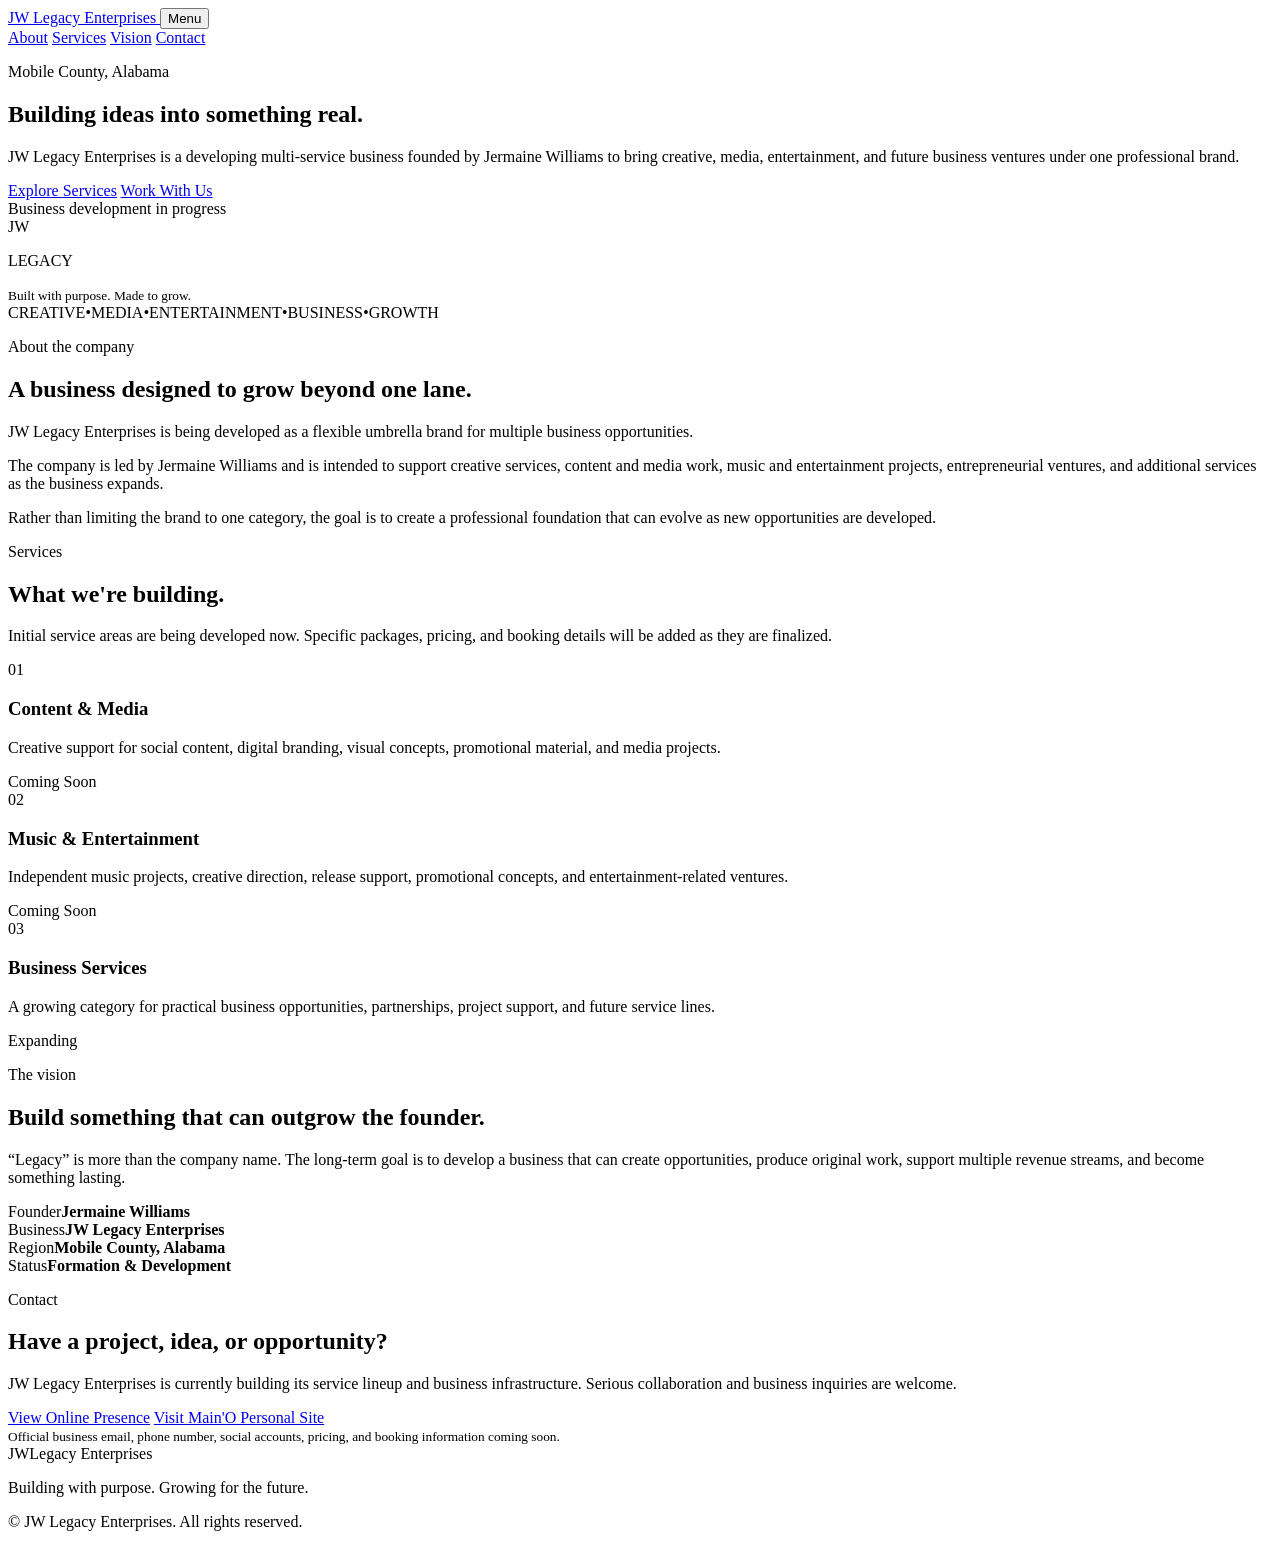
==== business/index.html @ e373a9c8 "Add JW Legacy Enterprises business website" ====
<!doctype html>
<html lang="en">
<head>
  <meta charset="UTF-8" />
  <meta name="viewport" content="width=device-width, initial-scale=1.0" />
  <meta name="description" content="JW Legacy Enterprises — a developing multi-service business led by Jermaine Williams in Mobile County, Alabama." />
  <meta name="theme-color" content="#0c1118" />
  <title>JW Legacy Enterprises | Building Ideas Into Something Real</title>
  <link rel="preconnect" href="https://fonts.googleapis.com">
  <link rel="preconnect" href="https://fonts.gstatic.com" crossorigin>
  <link href="https://fonts.googleapis.com/css2?family=DM+Sans:wght@400;500;600;700&family=Oswald:wght@500;600;700&display=swap" rel="stylesheet">
  <link rel="stylesheet" href="styles.css" />
  <script src="script.js" defer></script>
</head>
<body>
  <header class="site-header">
    <a class="brand" href="#top" aria-label="JW Legacy Enterprises home">
      <span class="brand-mark">JW</span>
      <span>Legacy Enterprises</span>
    </a>
    <button class="menu-toggle" aria-expanded="false" aria-controls="nav">Menu</button>
    <nav id="nav">
      <a href="#about">About</a>
      <a href="#services">Services</a>
      <a href="#vision">Vision</a>
      <a href="#contact" class="nav-cta">Contact</a>
    </nav>
  </header>

  <main id="top">
    <section class="hero">
      <div class="hero-copy reveal">
        <p class="eyebrow">Mobile County, Alabama</p>
        <h1>Building ideas into <span>something real.</span></h1>
        <p class="lead">JW Legacy Enterprises is a developing multi-service business founded by Jermaine Williams to bring creative, media, entertainment, and future business ventures under one professional brand.</p>
        <div class="actions">
          <a class="btn primary" href="#services">Explore Services</a>
          <a class="btn secondary" href="#contact">Work With Us</a>
        </div>
        <div class="status"><span></span> Business development in progress</div>
      </div>
      <div class="hero-panel reveal">
        <div class="monogram">JW</div>
        <p>LEGACY</p>
        <small>Built with purpose. Made to grow.</small>
      </div>
    </section>

    <section class="trust-strip">
      <span>CREATIVE</span><i>•</i><span>MEDIA</span><i>•</i><span>ENTERTAINMENT</span><i>•</i><span>BUSINESS</span><i>•</i><span>GROWTH</span>
    </section>

    <section class="split section" id="about">
      <div>
        <p class="eyebrow">About the company</p>
        <h2>A business designed to grow beyond one lane.</h2>
      </div>
      <div class="body-copy">
        <p class="intro">JW Legacy Enterprises is being developed as a flexible umbrella brand for multiple business opportunities.</p>
        <p>The company is led by Jermaine Williams and is intended to support creative services, content and media work, music and entertainment projects, entrepreneurial ventures, and additional services as the business expands.</p>
        <p>Rather than limiting the brand to one category, the goal is to create a professional foundation that can evolve as new opportunities are developed.</p>
      </div>
    </section>

    <section class="section" id="services">
      <p class="eyebrow">Services</p>
      <div class="section-title-row">
        <h2>What we're building.</h2>
        <p>Initial service areas are being developed now. Specific packages, pricing, and booking details will be added as they are finalized.</p>
      </div>

      <div class="cards">
        <article class="card reveal">
          <span class="num">01</span>
          <h3>Content & Media</h3>
          <p>Creative support for social content, digital branding, visual concepts, promotional material, and media projects.</p>
          <span class="tag">Coming Soon</span>
        </article>
        <article class="card reveal">
          <span class="num">02</span>
          <h3>Music & Entertainment</h3>
          <p>Independent music projects, creative direction, release support, promotional concepts, and entertainment-related ventures.</p>
          <span class="tag">Coming Soon</span>
        </article>
        <article class="card reveal">
          <span class="num">03</span>
          <h3>Business Services</h3>
          <p>A growing category for practical business opportunities, partnerships, project support, and future service lines.</p>
          <span class="tag">Expanding</span>
        </article>
      </div>
    </section>

    <section class="vision section" id="vision">
      <div class="vision-box reveal">
        <p class="eyebrow">The vision</p>
        <h2>Build something that can outgrow the founder.</h2>
        <p>“Legacy” is more than the company name. The long-term goal is to develop a business that can create opportunities, produce original work, support multiple revenue streams, and become something lasting.</p>
      </div>
      <div class="facts reveal">
        <div><span>Founder</span><strong>Jermaine Williams</strong></div>
        <div><span>Business</span><strong>JW Legacy Enterprises</strong></div>
        <div><span>Region</span><strong>Mobile County, Alabama</strong></div>
        <div><span>Status</span><strong>Formation & Development</strong></div>
      </div>
    </section>

    <section class="section contact" id="contact">
      <div class="contact-box reveal">
        <p class="eyebrow">Contact</p>
        <h2>Have a project, idea, or opportunity?</h2>
        <p>JW Legacy Enterprises is currently building its service lineup and business infrastructure. Serious collaboration and business inquiries are welcome.</p>
        <div class="actions">
          <a class="btn primary" href="https://github.com/jmwilliams983" target="_blank" rel="noreferrer">View Online Presence</a>
          <a class="btn secondary" href="../">Visit Main'O Personal Site</a>
        </div>
        <small>Official business email, phone number, social accounts, pricing, and booking information coming soon.</small>
      </div>
    </section>
  </main>

  <footer>
    <div class="brand"><span class="brand-mark">JW</span><span>Legacy Enterprises</span></div>
    <p>Building with purpose. Growing for the future.</p>
    <p>© <span id="year"></span> JW Legacy Enterprises. All rights reserved.</p>
  </footer>
</body>
</html>
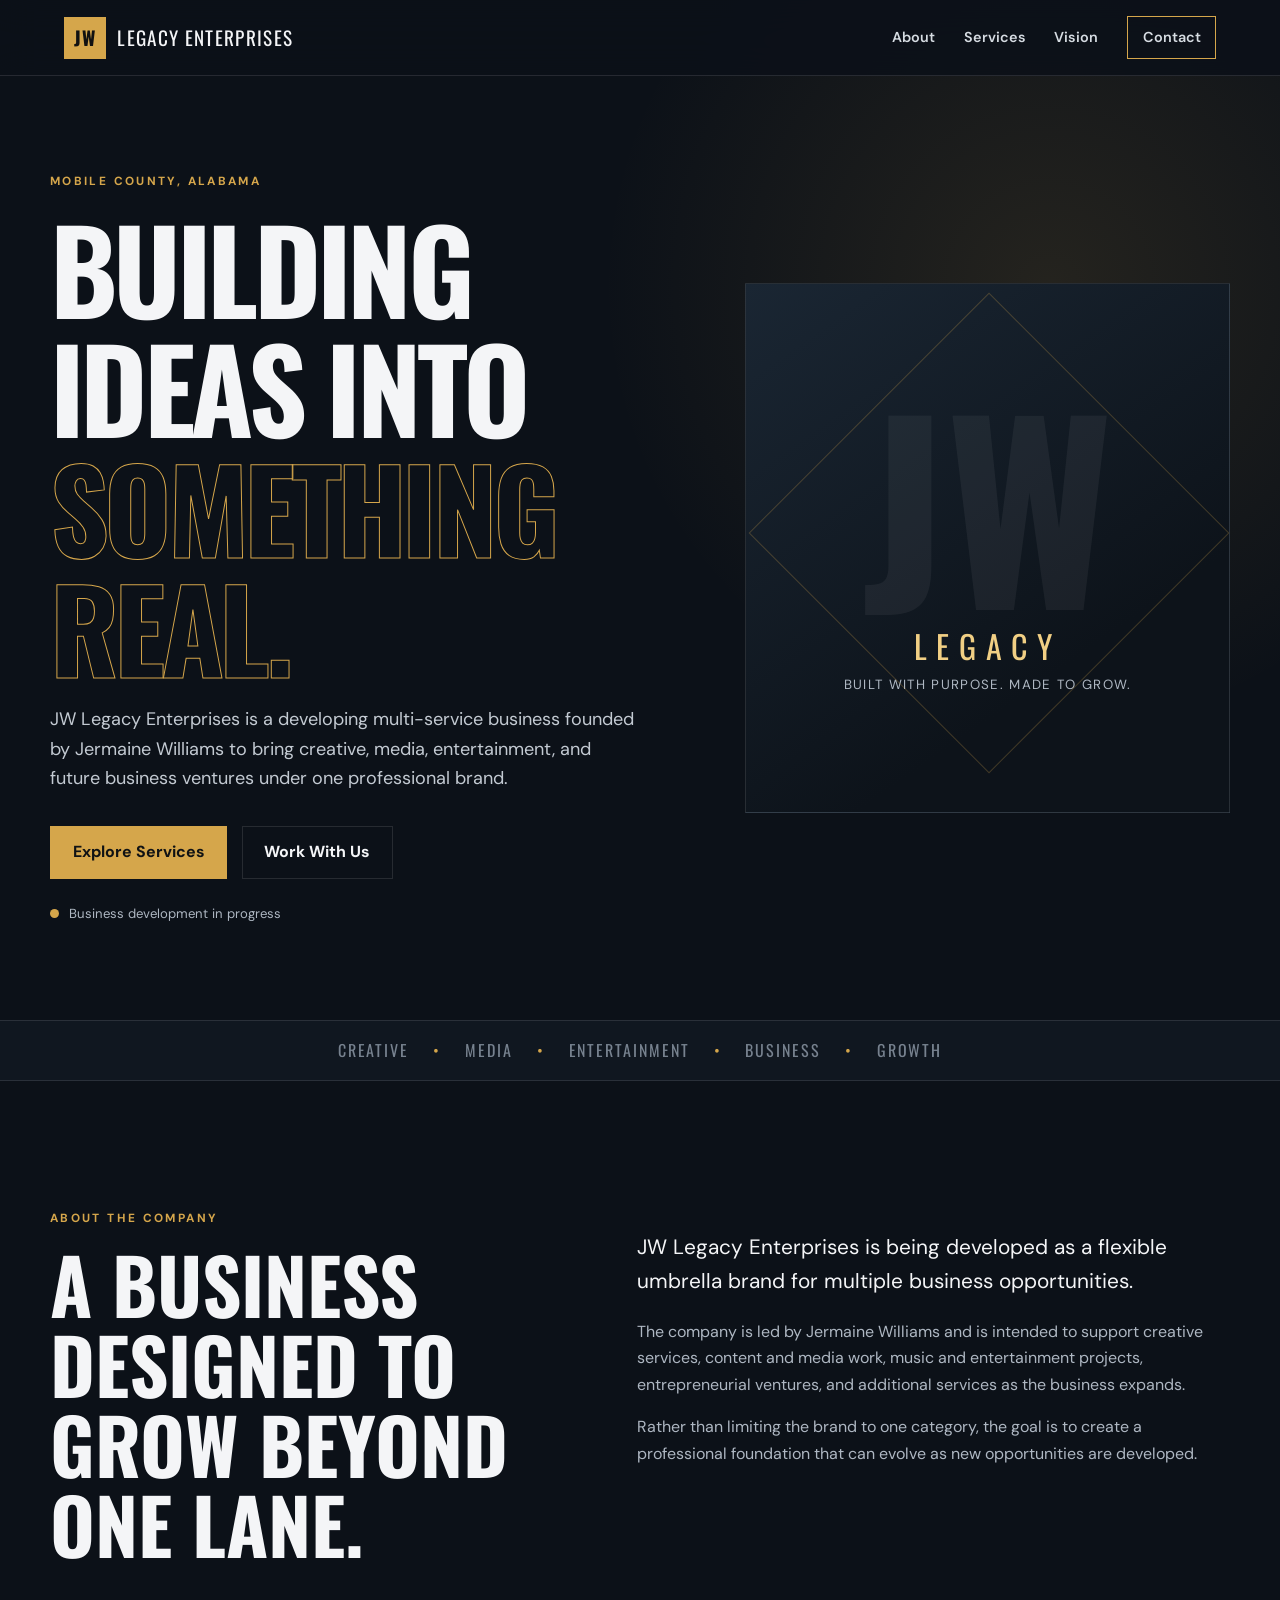
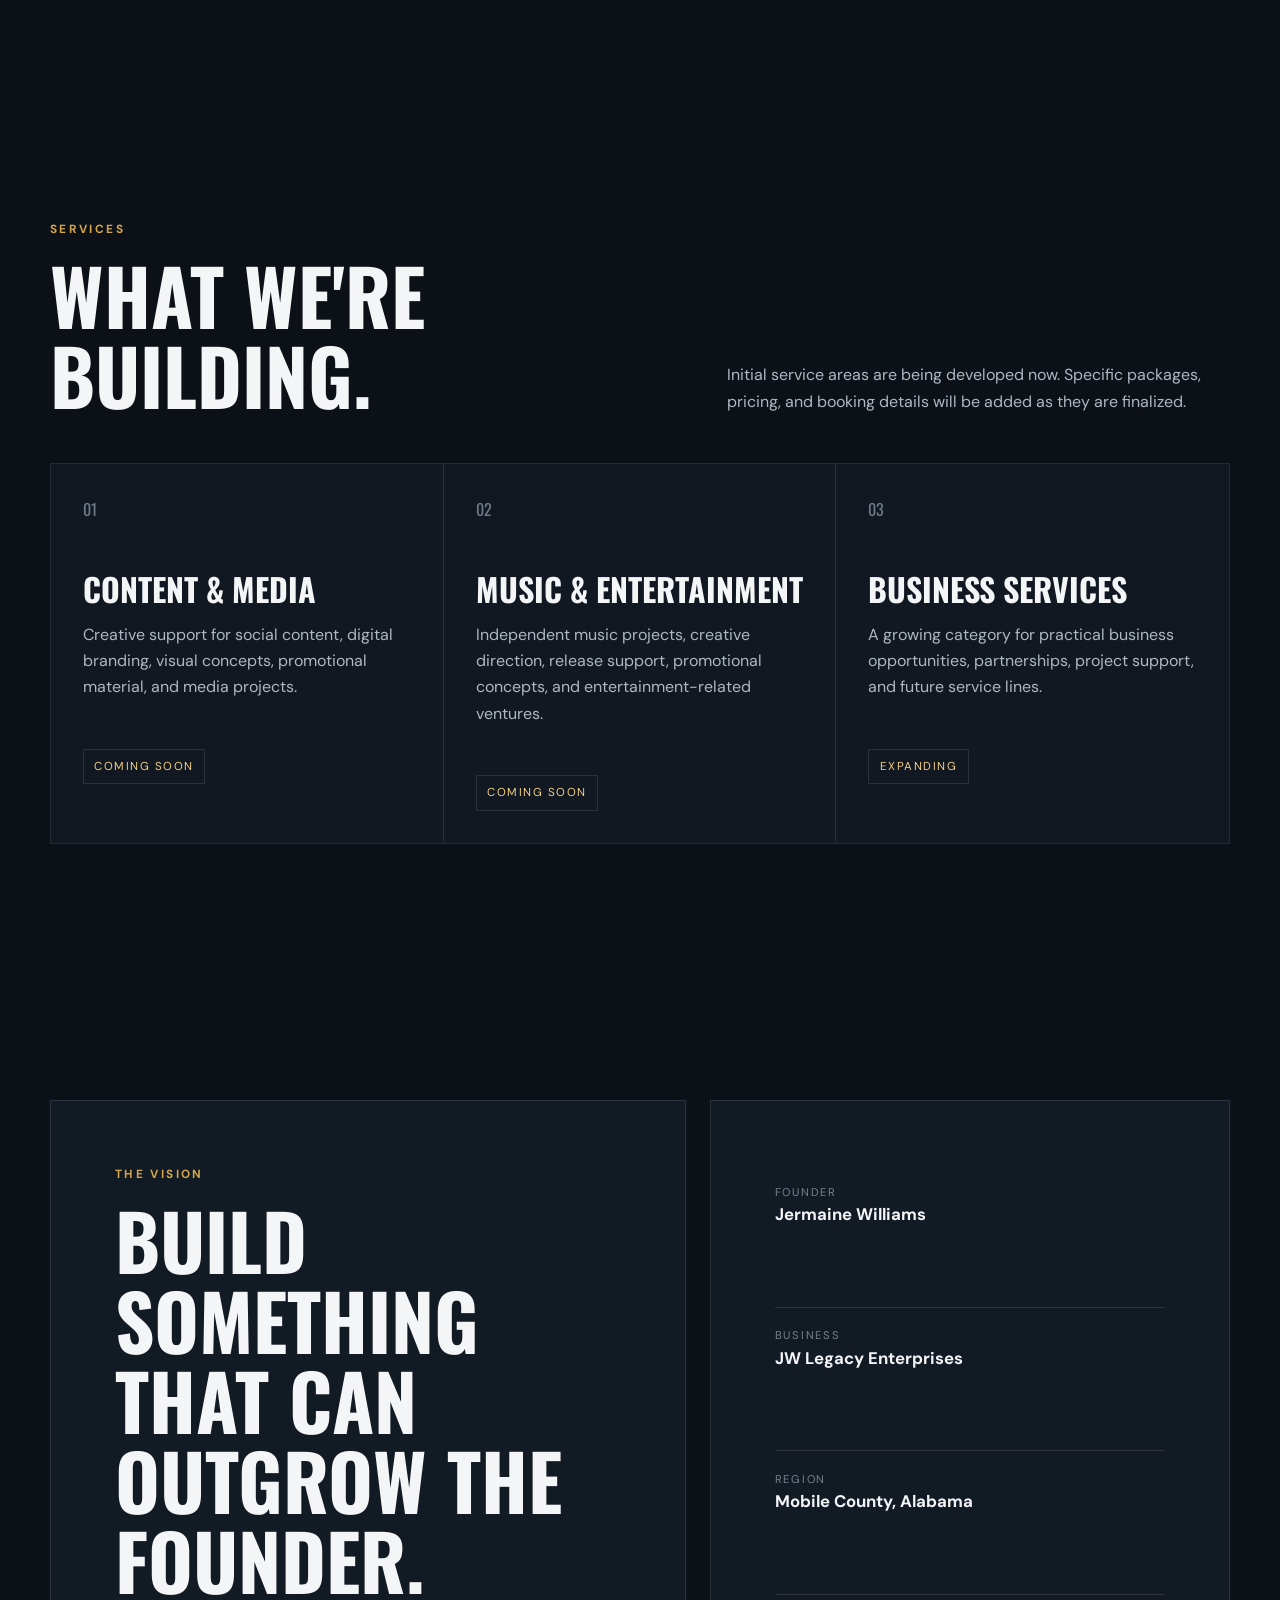
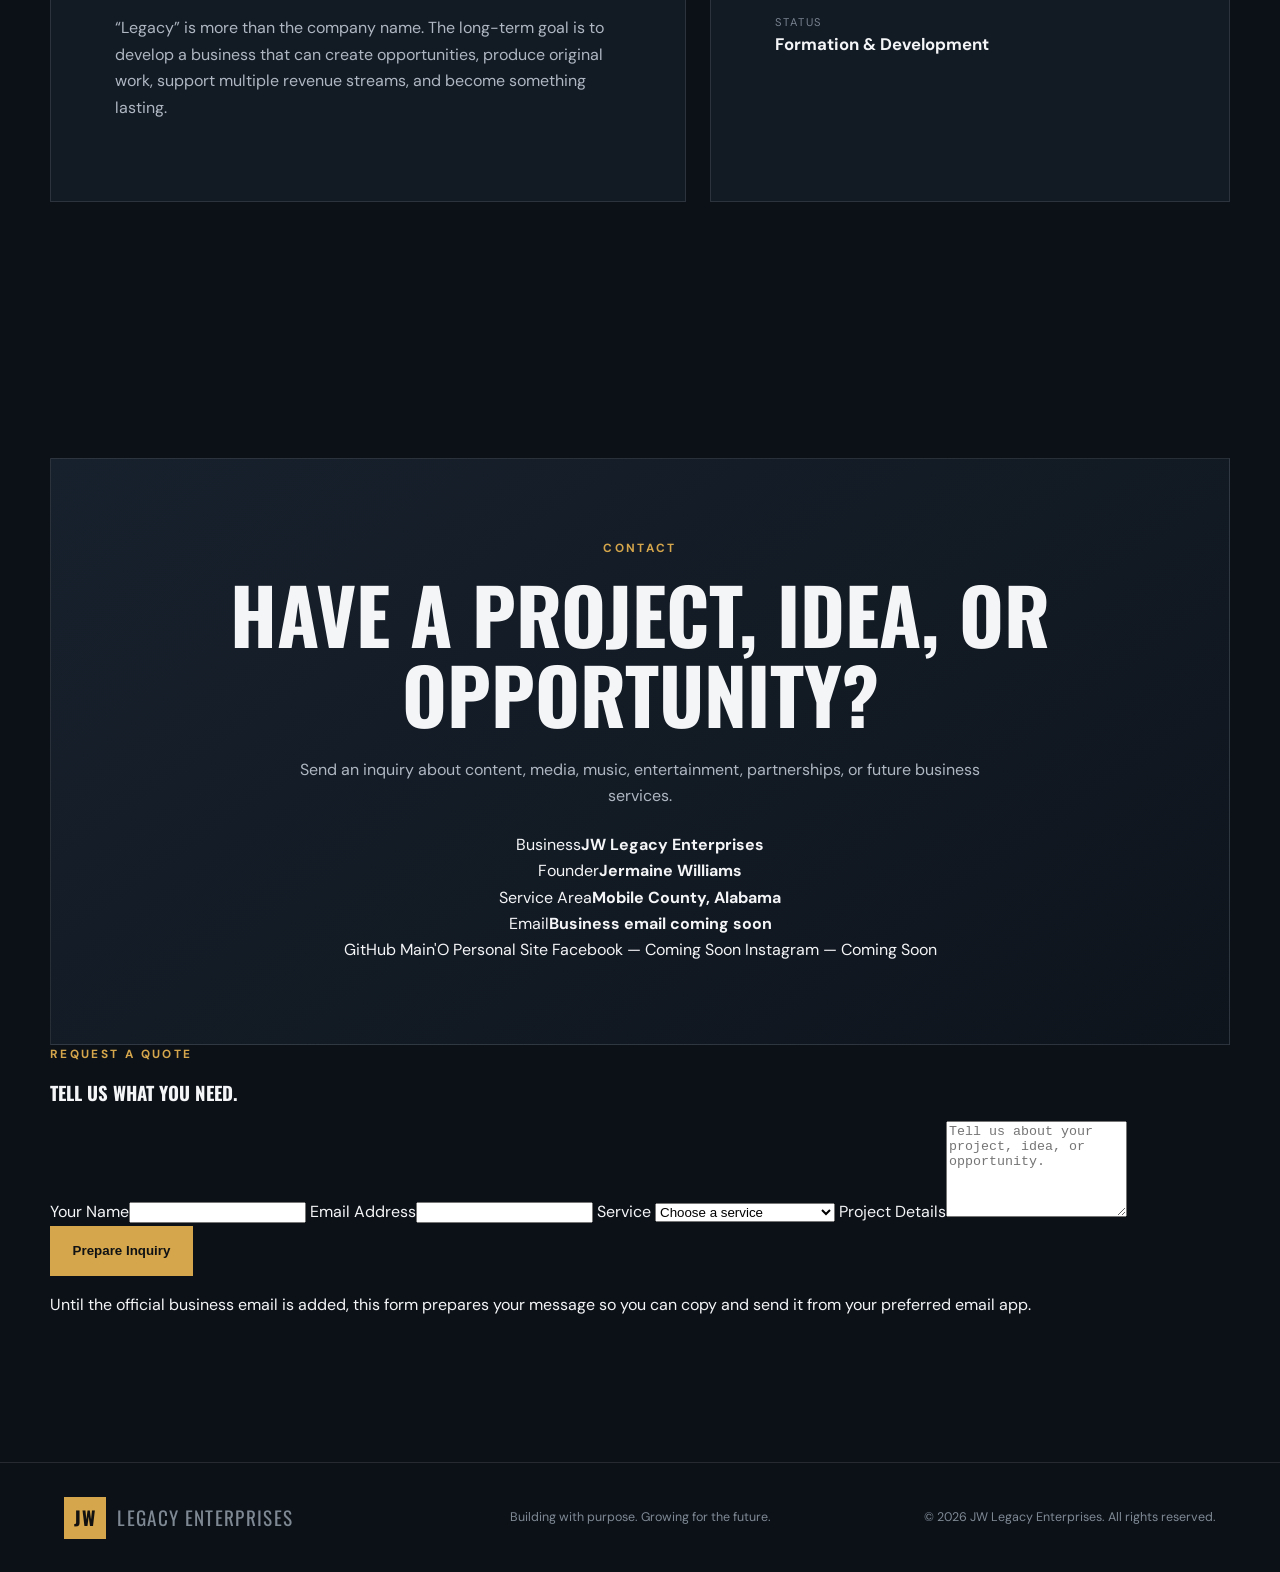
==== commit 3873f9f3: "Upgrade business contact and inquiry section" ====
--- a/business/index.html
+++ b/business/index.html
@@ -106,15 +106,46 @@
     </section>
 
     <section class="section contact" id="contact">
-      <div class="contact-box reveal">
-        <p class="eyebrow">Contact</p>
-        <h2>Have a project, idea, or opportunity?</h2>
-        <p>JW Legacy Enterprises is currently building its service lineup and business infrastructure. Serious collaboration and business inquiries are welcome.</p>
-        <div class="actions">
-          <a class="btn primary" href="https://github.com/jmwilliams983" target="_blank" rel="noreferrer">View Online Presence</a>
-          <a class="btn secondary" href="../">Visit Main'O Personal Site</a>
+      <div class="contact-layout">
+        <div class="contact-box reveal">
+          <p class="eyebrow">Contact</p>
+          <h2>Have a project, idea, or opportunity?</h2>
+          <p>Send an inquiry about content, media, music, entertainment, partnerships, or future business services.</p>
+          <div class="contact-details">
+            <div><span>Business</span><strong>JW Legacy Enterprises</strong></div>
+            <div><span>Founder</span><strong>Jermaine Williams</strong></div>
+            <div><span>Service Area</span><strong>Mobile County, Alabama</strong></div>
+            <div><span>Email</span><strong>Business email coming soon</strong></div>
+          </div>
+          <div class="social-links">
+            <a href="https://github.com/jmwilliams983" target="_blank" rel="noreferrer">GitHub</a>
+            <a href="../">Main'O Personal Site</a>
+            <span>Facebook — Coming Soon</span>
+            <span>Instagram — Coming Soon</span>
+          </div>
         </div>
-        <small>Official business email, phone number, social accounts, pricing, and booking information coming soon.</small>
+
+        <form class="inquiry-form reveal" id="inquiry-form">
+          <div class="form-heading">
+            <p class="eyebrow">Request a Quote</p>
+            <h3>Tell us what you need.</h3>
+          </div>
+          <label>Your Name<input type="text" name="name" autocomplete="name" required /></label>
+          <label>Email Address<input type="email" name="email" autocomplete="email" required /></label>
+          <label>Service
+            <select name="service" required>
+              <option value="">Choose a service</option>
+              <option>Content & Media</option>
+              <option>Music & Entertainment</option>
+              <option>Business Services</option>
+              <option>Partnership / Collaboration</option>
+              <option>Other</option>
+            </select>
+          </label>
+          <label>Project Details<textarea name="message" rows="6" required placeholder="Tell us about your project, idea, or opportunity."></textarea></label>
+          <button class="btn primary form-submit" type="submit">Prepare Inquiry</button>
+          <p class="form-note" id="form-note">Until the official business email is added, this form prepares your message so you can copy and send it from your preferred email app.</p>
+        </form>
       </div>
     </section>
   </main>
--- a/business/styles.css
+++ b/business/styles.css
@@ -0,0 +1,46 @@
+:root{
+  --bg:#0c1118;--panel:#121a24;--panel2:#17212d;--text:#f4f5f7;--muted:#aeb7c2;
+  --accent:#d5a64b;--accent2:#f1cf84;--line:rgba(255,255,255,.11);
+  --heading:"Oswald",sans-serif;--body:"DM Sans",sans-serif
+}
+*{box-sizing:border-box} html{scroll-behavior:smooth} body{margin:0;background:
+radial-gradient(circle at 82% 6%,rgba(213,166,75,.12),transparent 28rem),var(--bg);
+color:var(--text);font-family:var(--body);line-height:1.65} a{color:inherit;text-decoration:none}
+.site-header{position:sticky;top:0;z-index:10;display:flex;align-items:center;justify-content:space-between;
+min-height:76px;padding:0 clamp(1.2rem,5vw,5rem);border-bottom:1px solid var(--line);
+background:rgba(12,17,24,.88);backdrop-filter:blur(18px)}
+.brand{display:flex;align-items:center;gap:.7rem;font-family:var(--heading);font-size:1.2rem;text-transform:uppercase;letter-spacing:.07em}
+.brand-mark{display:grid;place-items:center;width:42px;height:42px;background:var(--accent);color:#111;font-weight:700}
+nav{display:flex;gap:1.8rem;align-items:center;font-size:.9rem;font-weight:600} nav a{color:#d6dce2}
+nav a:hover{color:var(--accent2)} .nav-cta{padding:.55rem .9rem;border:1px solid var(--accent)}
+.menu-toggle{display:none;background:none;border:1px solid var(--line);color:#fff;padding:.55rem .8rem}
+.hero,.section{width:min(1180px,calc(100% - 2.5rem));margin:auto}.hero{min-height:760px;display:grid;
+grid-template-columns:1.1fr .9fr;gap:clamp(3rem,8vw,7rem);align-items:center;padding:6rem 0}
+.eyebrow{margin:0 0 1rem;color:var(--accent);font-size:.74rem;font-weight:700;letter-spacing:.2em;text-transform:uppercase}
+h1,h2,h3{font-family:var(--heading);line-height:1.04;text-transform:uppercase} h1{font-size:clamp(4rem,9vw,7.6rem);margin:0;letter-spacing:-.04em}
+h1 span{color:transparent;-webkit-text-stroke:1px var(--accent)} h2{font-size:clamp(2.8rem,6vw,5rem);margin:0}
+.lead{max-width:700px;color:#c3cad2;font-size:1.13rem}.actions{display:flex;flex-wrap:wrap;gap:.9rem;margin-top:2rem}
+.btn{display:inline-flex;min-height:50px;align-items:center;justify-content:center;padding:.75rem 1.35rem;border:1px solid transparent;font-weight:700}
+.primary{background:var(--accent);color:#101214}.secondary{border-color:var(--line)}.status{display:flex;align-items:center;gap:.6rem;margin-top:1.5rem;color:var(--muted);font-size:.82rem}
+.status span{width:9px;height:9px;border-radius:50%;background:var(--accent)}.hero-panel{min-height:530px;display:grid;place-content:center;text-align:center;border:1px solid var(--line);
+background:linear-gradient(145deg,#1a2633,#0d131a 70%);position:relative;overflow:hidden}
+.hero-panel:before{content:"";position:absolute;width:70%;aspect-ratio:1;border:1px solid rgba(213,166,75,.25);transform:rotate(45deg);left:15%;top:15%}
+.monogram{font-family:var(--heading);font-size:clamp(8rem,20vw,15rem);font-weight:700;line-height:.85;color:rgba(255,255,255,.055)}
+.hero-panel p{margin:1rem 0 .1rem;color:var(--accent2);font-family:var(--heading);font-size:2rem;letter-spacing:.3em}.hero-panel small{color:var(--muted);letter-spacing:.1em;text-transform:uppercase}
+.trust-strip{display:flex;justify-content:center;gap:1.5rem;flex-wrap:wrap;padding:1rem;border-block:1px solid var(--line);background:#101720;color:#77828f;font-family:var(--heading);letter-spacing:.12em}
+.trust-strip i{color:var(--accent);font-style:normal}.section{padding:clamp(5rem,10vw,8rem) 0}.split{display:grid;grid-template-columns:.9fr 1.1fr;gap:clamp(3rem,8vw,7rem)}
+.body-copy{color:var(--muted);max-width:720px}.body-copy .intro{color:var(--text);font-size:1.3rem}.section-title-row{display:grid;grid-template-columns:1fr .8fr;gap:3rem;align-items:end;margin-bottom:3rem}
+.section-title-row p{color:var(--muted);margin:0}.cards{display:grid;grid-template-columns:repeat(3,1fr);border:1px solid var(--line)}
+.card{min-height:360px;padding:2rem;border-right:1px solid var(--line);background:rgba(18,26,36,.78)}.card:last-child{border-right:0}
+.num{color:#6f7b87;font-family:var(--heading)}.card h3{font-size:2rem;margin:3rem 0 1rem}.card p{color:var(--muted)}.tag{display:inline-block;margin-top:2rem;padding:.45rem .65rem;border:1px solid var(--line);color:var(--accent2);font-size:.72rem;text-transform:uppercase;letter-spacing:.13em}
+.vision{display:grid;grid-template-columns:1.1fr .9fr;gap:1.5rem}.vision-box,.facts{border:1px solid var(--line);background:var(--panel);padding:clamp(2rem,5vw,4rem)}
+.vision-box p:last-child{color:var(--muted);max-width:720px}.facts{display:grid;gap:0}.facts div{padding:1.15rem 0;border-bottom:1px solid var(--line)}.facts div:last-child{border:0}
+.facts span{display:block;color:#77828f;font-size:.7rem;text-transform:uppercase;letter-spacing:.15em}.facts strong{font-size:1.05rem}
+.contact-box{text-align:center;padding:clamp(2rem,7vw,5rem);border:1px solid var(--line);background:linear-gradient(145deg,#17212d,#0e141c)}
+.contact-box h2{max-width:850px;margin:auto}.contact-box>p:not(.eyebrow){max-width:680px;margin:1.4rem auto;color:var(--muted)}.contact-box .actions{justify-content:center}.contact-box small{display:block;margin-top:1.5rem;color:#7f8994}
+footer{display:grid;grid-template-columns:1fr auto 1fr;gap:1rem;align-items:center;padding:2rem clamp(1.2rem,5vw,5rem);border-top:1px solid var(--line);color:#7f8994;font-size:.78rem}footer p:last-child{text-align:right}
+.reveal{opacity:0;transform:translateY(18px);transition:.7s ease}.reveal.visible{opacity:1;transform:none}
+@media(max-width:850px){.menu-toggle{display:block}nav{display:none;position:absolute;top:76px;left:0;right:0;background:#101720;padding:1rem 1.3rem;border-bottom:1px solid var(--line)}nav.open{display:grid}
+.hero,.split,.section-title-row,.vision{grid-template-columns:1fr}.hero{min-height:auto;padding:4rem 0}.hero-panel{min-height:400px}.cards{grid-template-columns:1fr}.card{border-right:0;border-bottom:1px solid var(--line)}.card:last-child{border-bottom:0}
+footer{grid-template-columns:1fr;text-align:center}footer p:last-child{text-align:center}}
+@media(prefers-reduced-motion:reduce){*{scroll-behavior:auto!important;transition:none!important}.reveal{opacity:1;transform:none}}
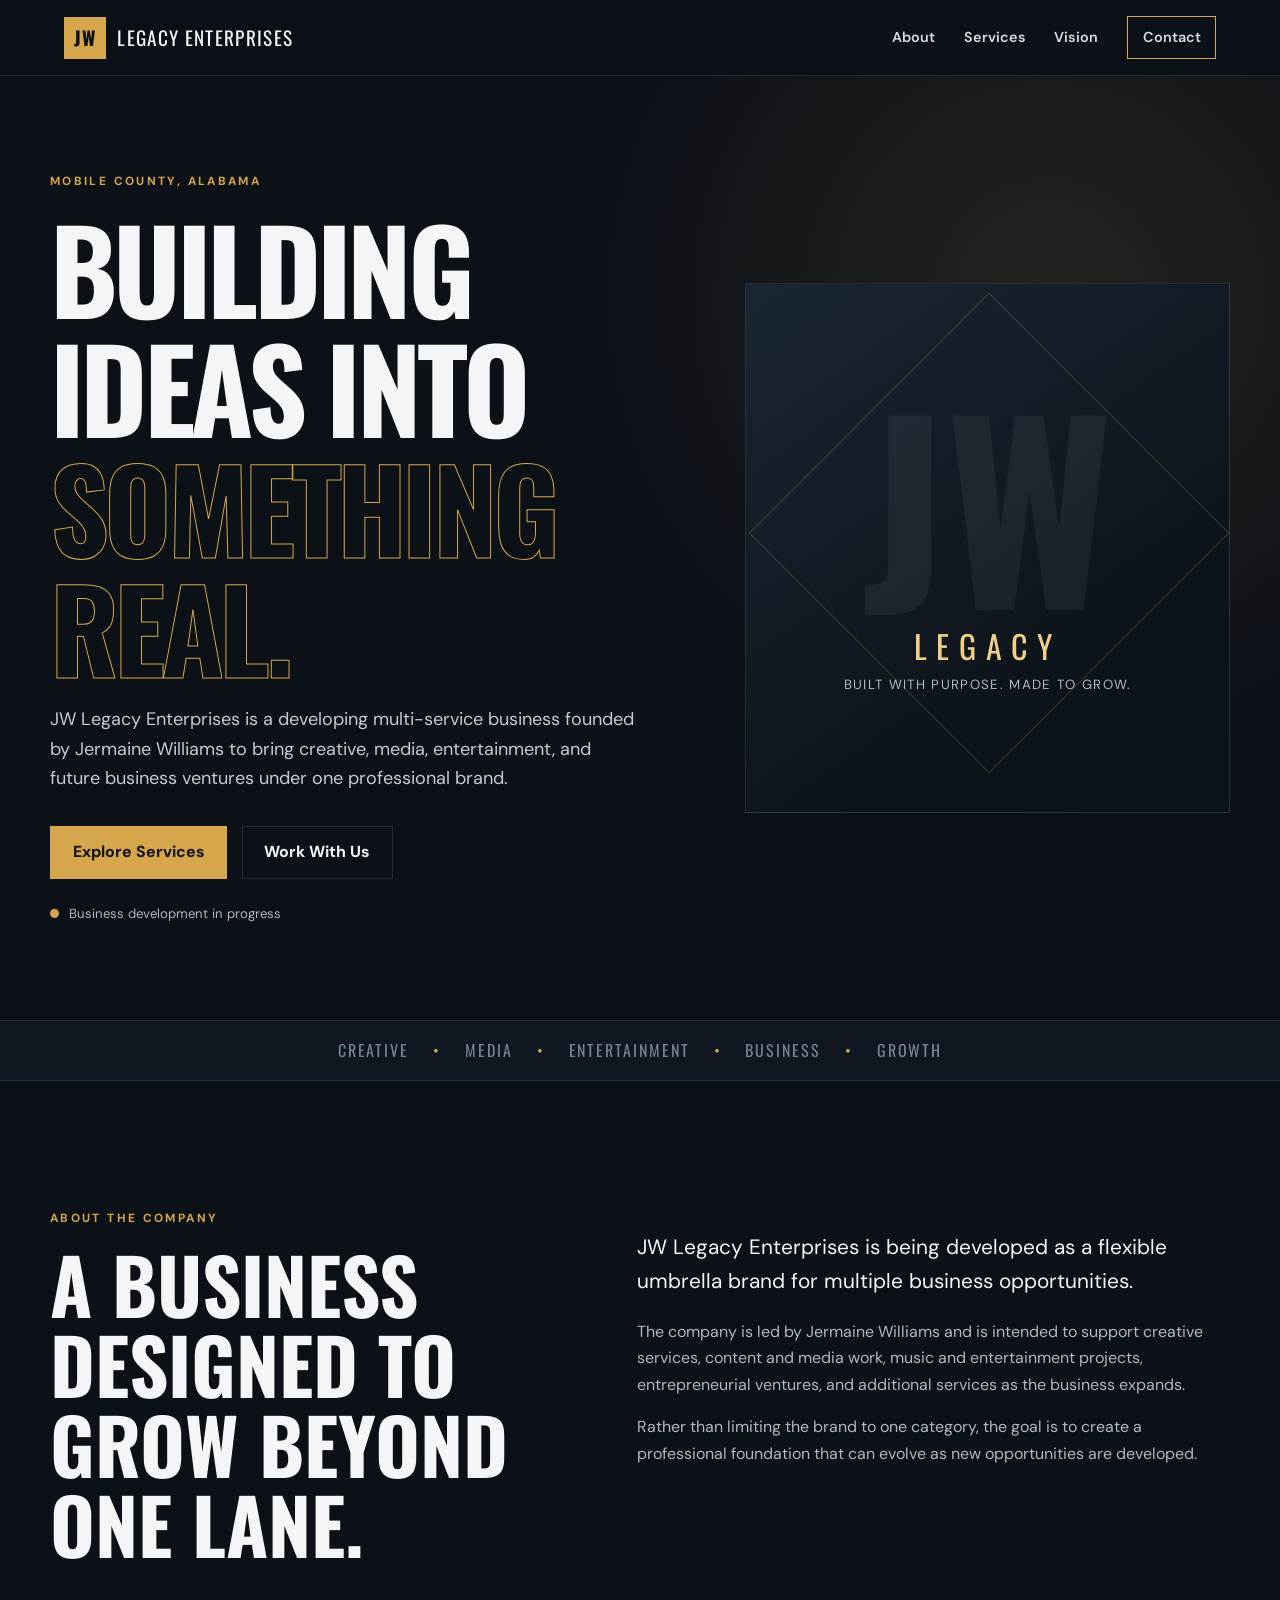
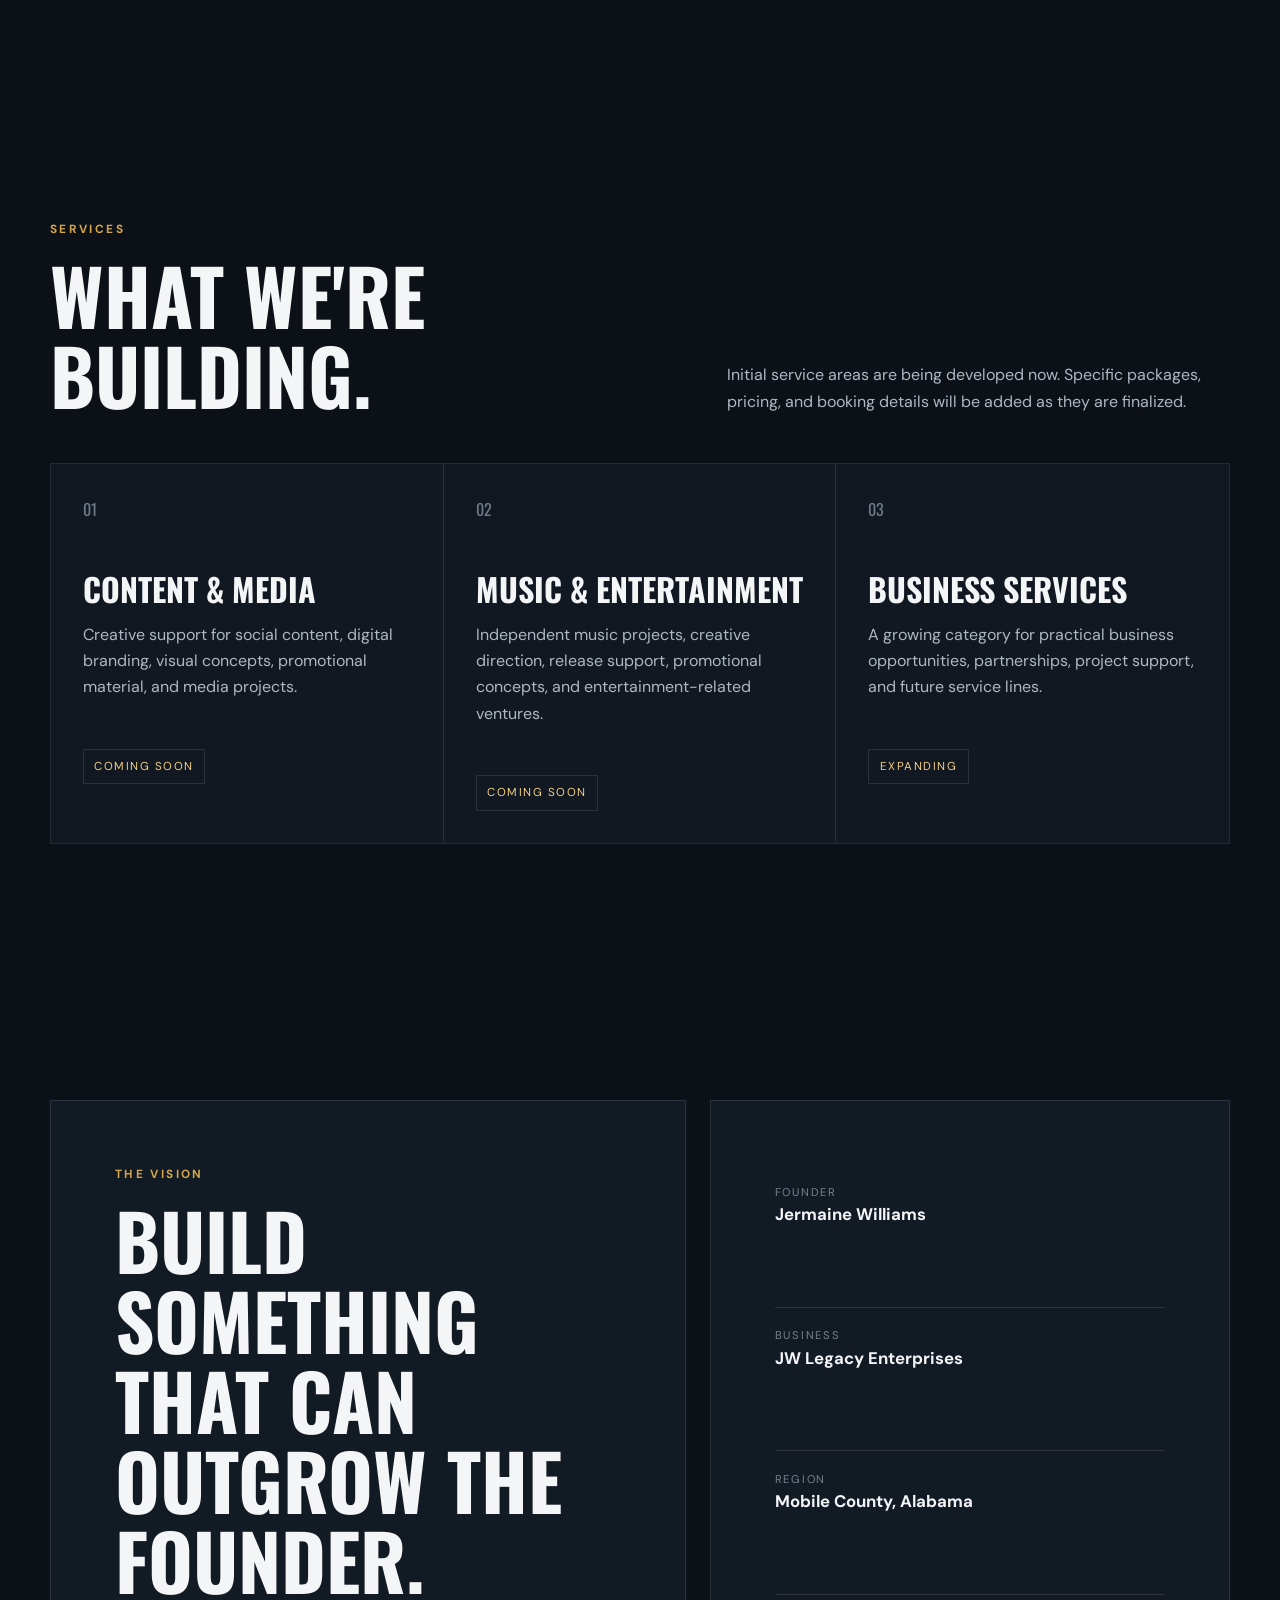
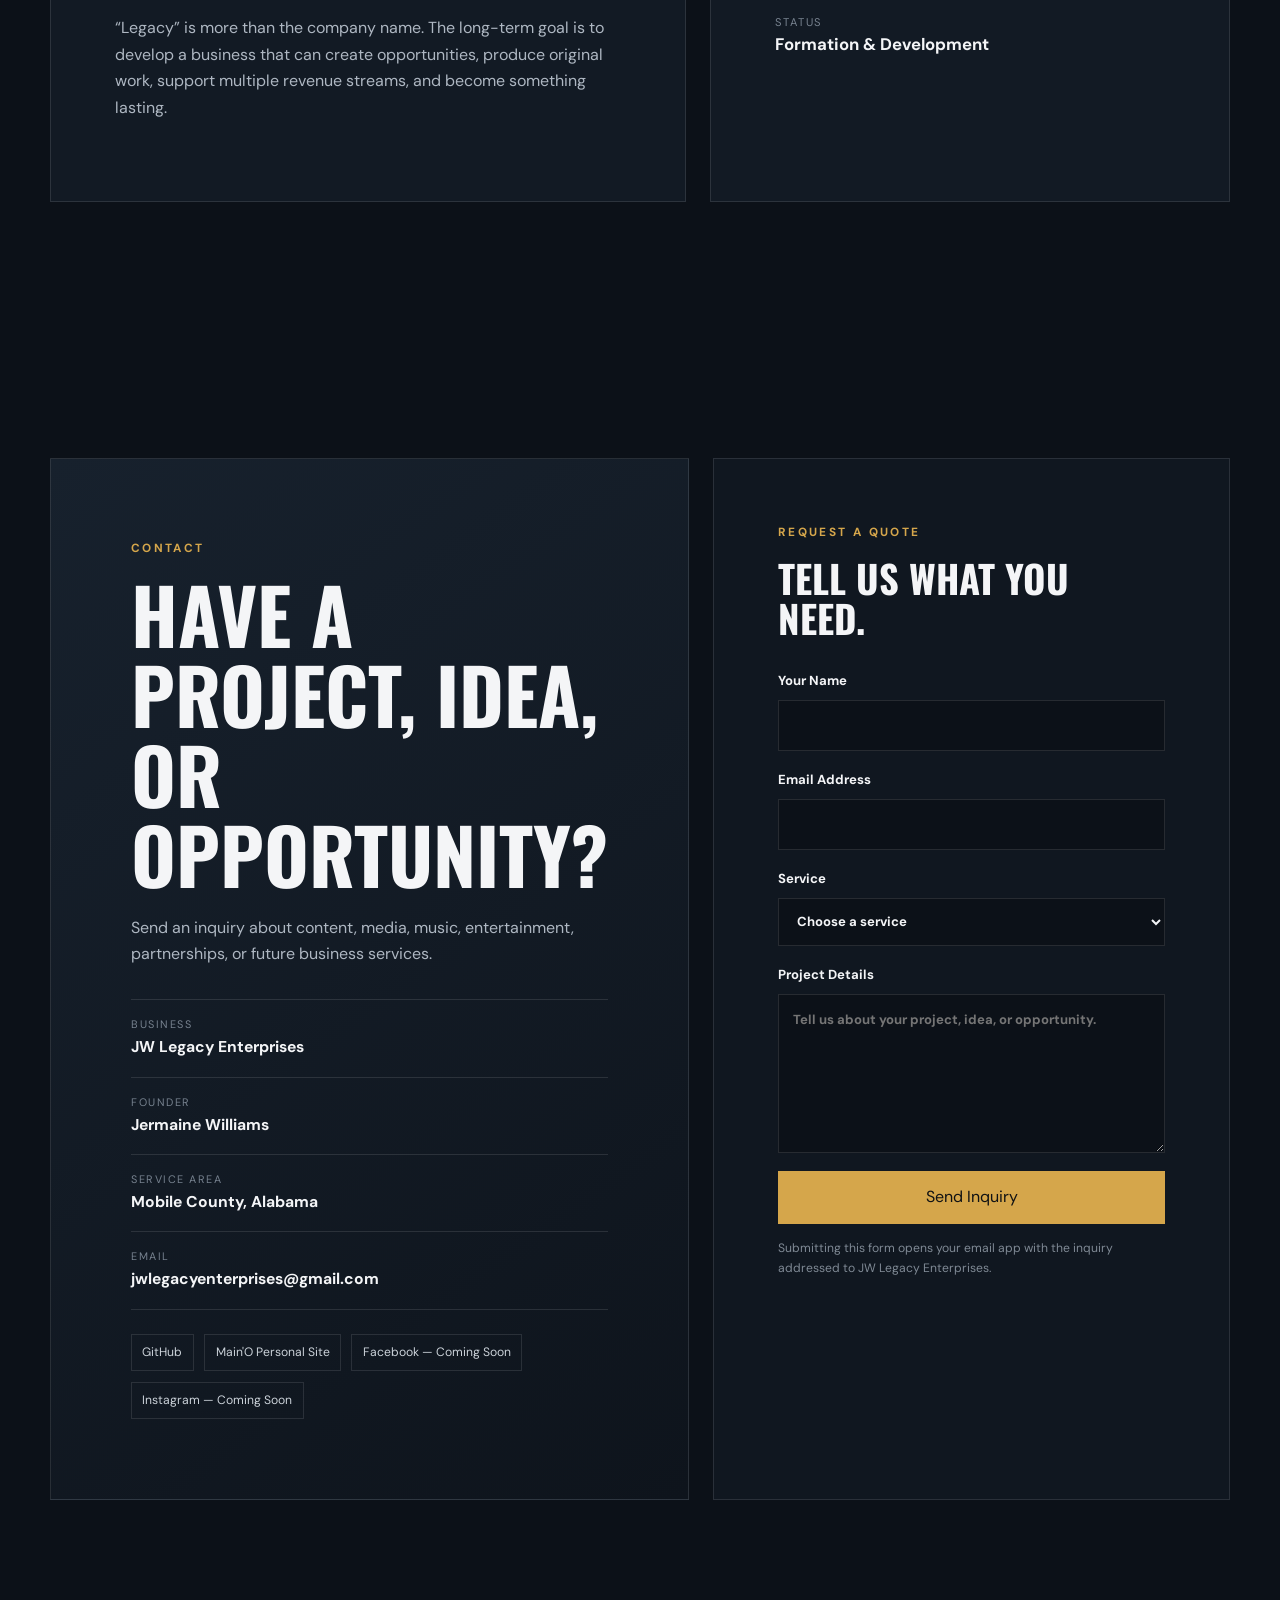
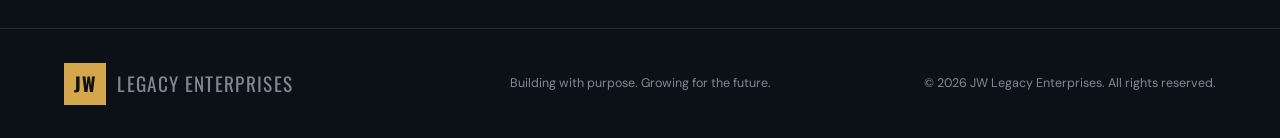
==== commit 3d148f97: "Connect business email to contact section" ====
--- a/business/index.html
+++ b/business/index.html
@@ -115,7 +115,7 @@
             <div><span>Business</span><strong>JW Legacy Enterprises</strong></div>
             <div><span>Founder</span><strong>Jermaine Williams</strong></div>
             <div><span>Service Area</span><strong>Mobile County, Alabama</strong></div>
-            <div><span>Email</span><strong>Business email coming soon</strong></div>
+            <div><span>Email</span><strong><a href="mailto:jwlegacyenterprises@gmail.com">jwlegacyenterprises@gmail.com</a></strong></div>
           </div>
           <div class="social-links">
             <a href="https://github.com/jmwilliams983" target="_blank" rel="noreferrer">GitHub</a>
@@ -143,8 +143,8 @@
             </select>
           </label>
           <label>Project Details<textarea name="message" rows="6" required placeholder="Tell us about your project, idea, or opportunity."></textarea></label>
-          <button class="btn primary form-submit" type="submit">Prepare Inquiry</button>
-          <p class="form-note" id="form-note">Until the official business email is added, this form prepares your message so you can copy and send it from your preferred email app.</p>
+          <button class="btn primary form-submit" type="submit">Send Inquiry</button>
+          <p class="form-note" id="form-note">Submitting this form opens your email app with the inquiry addressed to JW Legacy Enterprises.</p>
         </form>
       </div>
     </section>
--- a/business/styles.css
+++ b/business/styles.css
@@ -43,4 +43,22 @@
 @media(max-width:850px){.menu-toggle{display:block}nav{display:none;position:absolute;top:76px;left:0;right:0;background:#101720;padding:1rem 1.3rem;border-bottom:1px solid var(--line)}nav.open{display:grid}
 .hero,.split,.section-title-row,.vision{grid-template-columns:1fr}.hero{min-height:auto;padding:4rem 0}.hero-panel{min-height:400px}.cards{grid-template-columns:1fr}.card{border-right:0;border-bottom:1px solid var(--line)}.card:last-child{border-bottom:0}
 footer{grid-template-columns:1fr;text-align:center}footer p:last-child{text-align:center}}
-@media(prefers-reduced-motion:reduce){*{scroll-behavior:auto!important;transition:none!important}.reveal{opacity:1;transform:none}}+@media(prefers-reduced-motion:reduce){*{scroll-behavior:auto!important;transition:none!important}.reveal{opacity:1;transform:none}}
+.contact-layout{display:grid;grid-template-columns:.9fr 1.1fr;gap:1.5rem;align-items:stretch}
+.contact-layout .contact-box{text-align:left}.contact-layout .contact-box h2{margin:0;max-width:none}
+.contact-layout .contact-box>p:not(.eyebrow){margin:1.3rem 0;max-width:none}
+.contact-details{margin-top:2rem;border-top:1px solid var(--line)}
+.contact-details div{padding:1rem 0;border-bottom:1px solid var(--line)}
+.contact-details span{display:block;color:#77828f;font-size:.68rem;text-transform:uppercase;letter-spacing:.14em}
+.contact-details strong{font-size:.98rem}
+.social-links{display:flex;flex-wrap:wrap;gap:.65rem;margin-top:1.5rem}
+.social-links a,.social-links span{padding:.48rem .65rem;border:1px solid var(--line);font-size:.76rem;color:#cbd2d9}
+.social-links a:hover{border-color:var(--accent);color:var(--accent2)}
+.inquiry-form{padding:clamp(2rem,5vw,4rem);border:1px solid var(--line);background:#101720}
+.form-heading h3{margin:0 0 2rem;font-size:2.4rem}
+.inquiry-form label{display:grid;gap:.5rem;margin-bottom:1.15rem;font-size:.82rem;font-weight:700}
+.inquiry-form input,.inquiry-form select,.inquiry-form textarea{width:100%;border:1px solid var(--line);background:#0c1118;color:var(--text);padding:.85rem .9rem;font:inherit;outline:none}
+.inquiry-form input:focus,.inquiry-form select:focus,.inquiry-form textarea:focus{border-color:var(--accent)}
+.inquiry-form textarea{resize:vertical}.form-submit{width:100%;cursor:pointer;font:inherit}
+.form-note{margin:.9rem 0 0;color:#7f8994;font-size:.76rem}
+@media(max-width:850px){.contact-layout{grid-template-columns:1fr}}
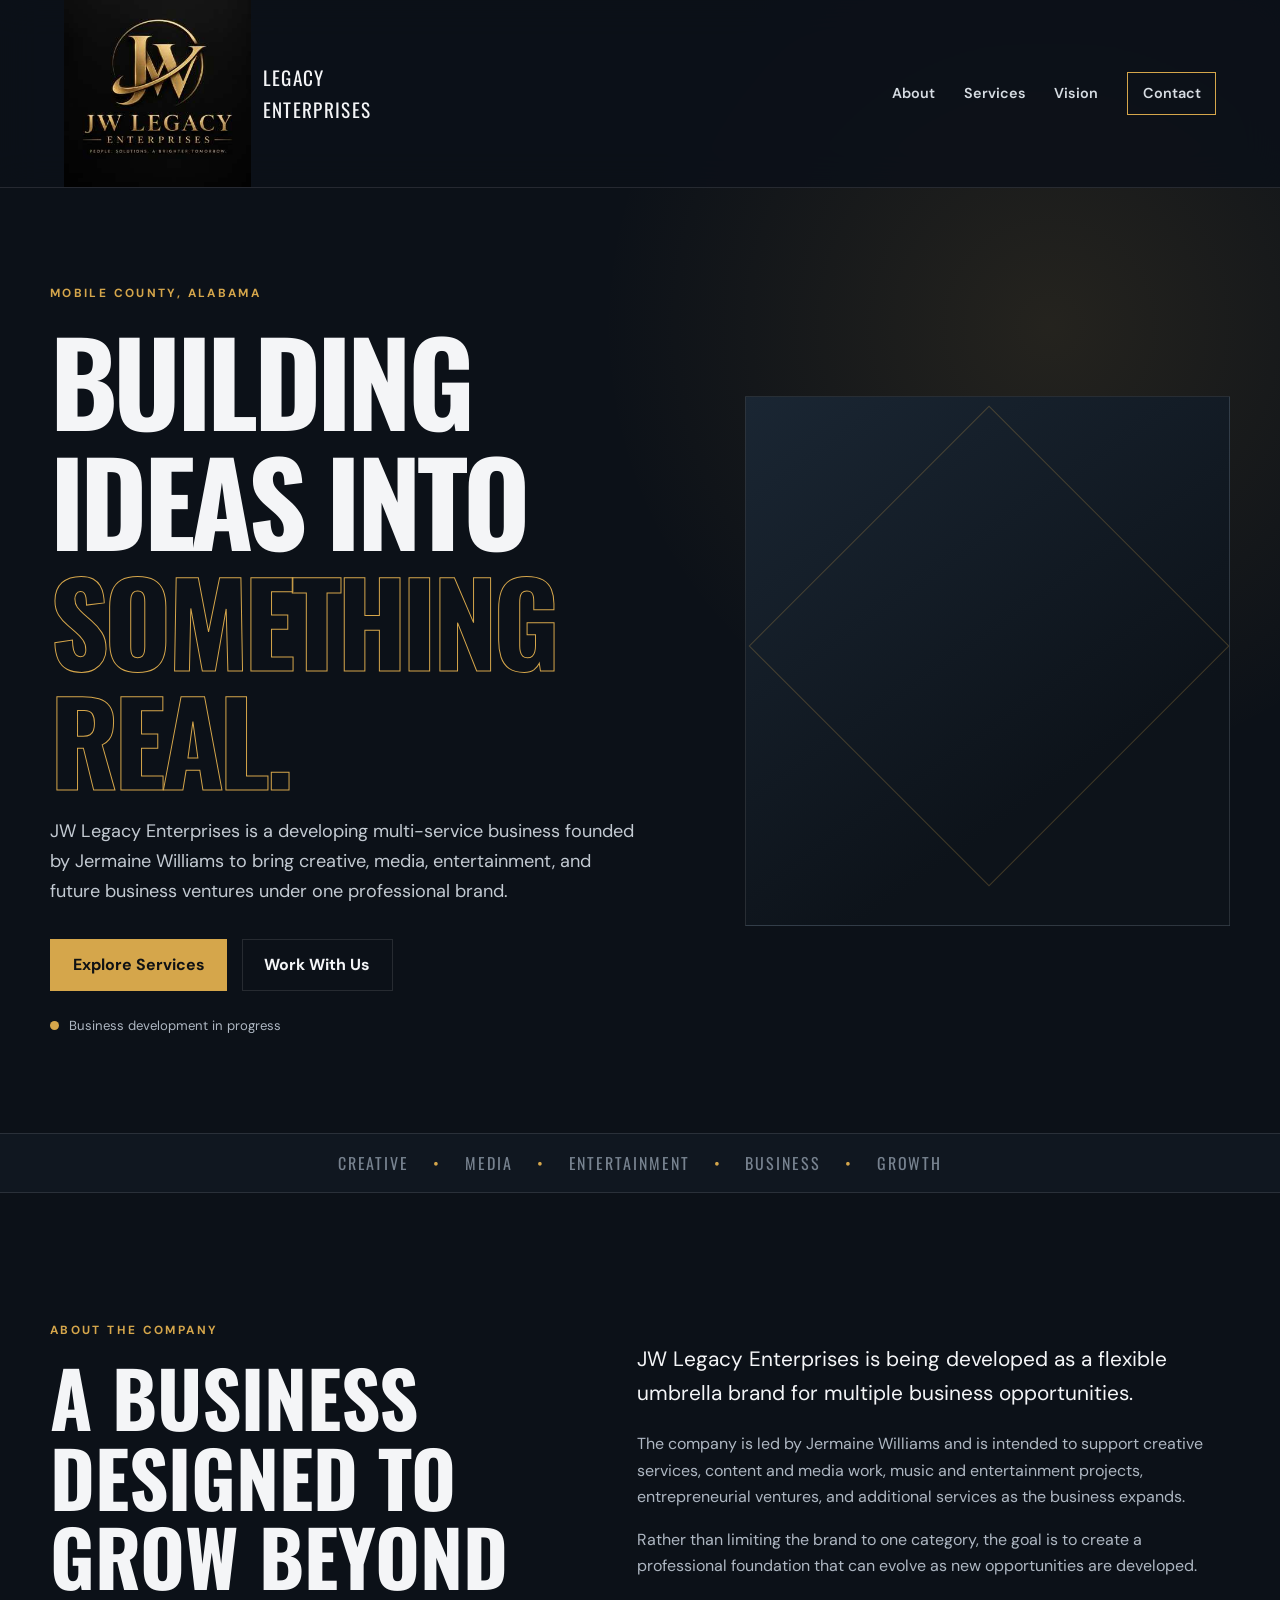
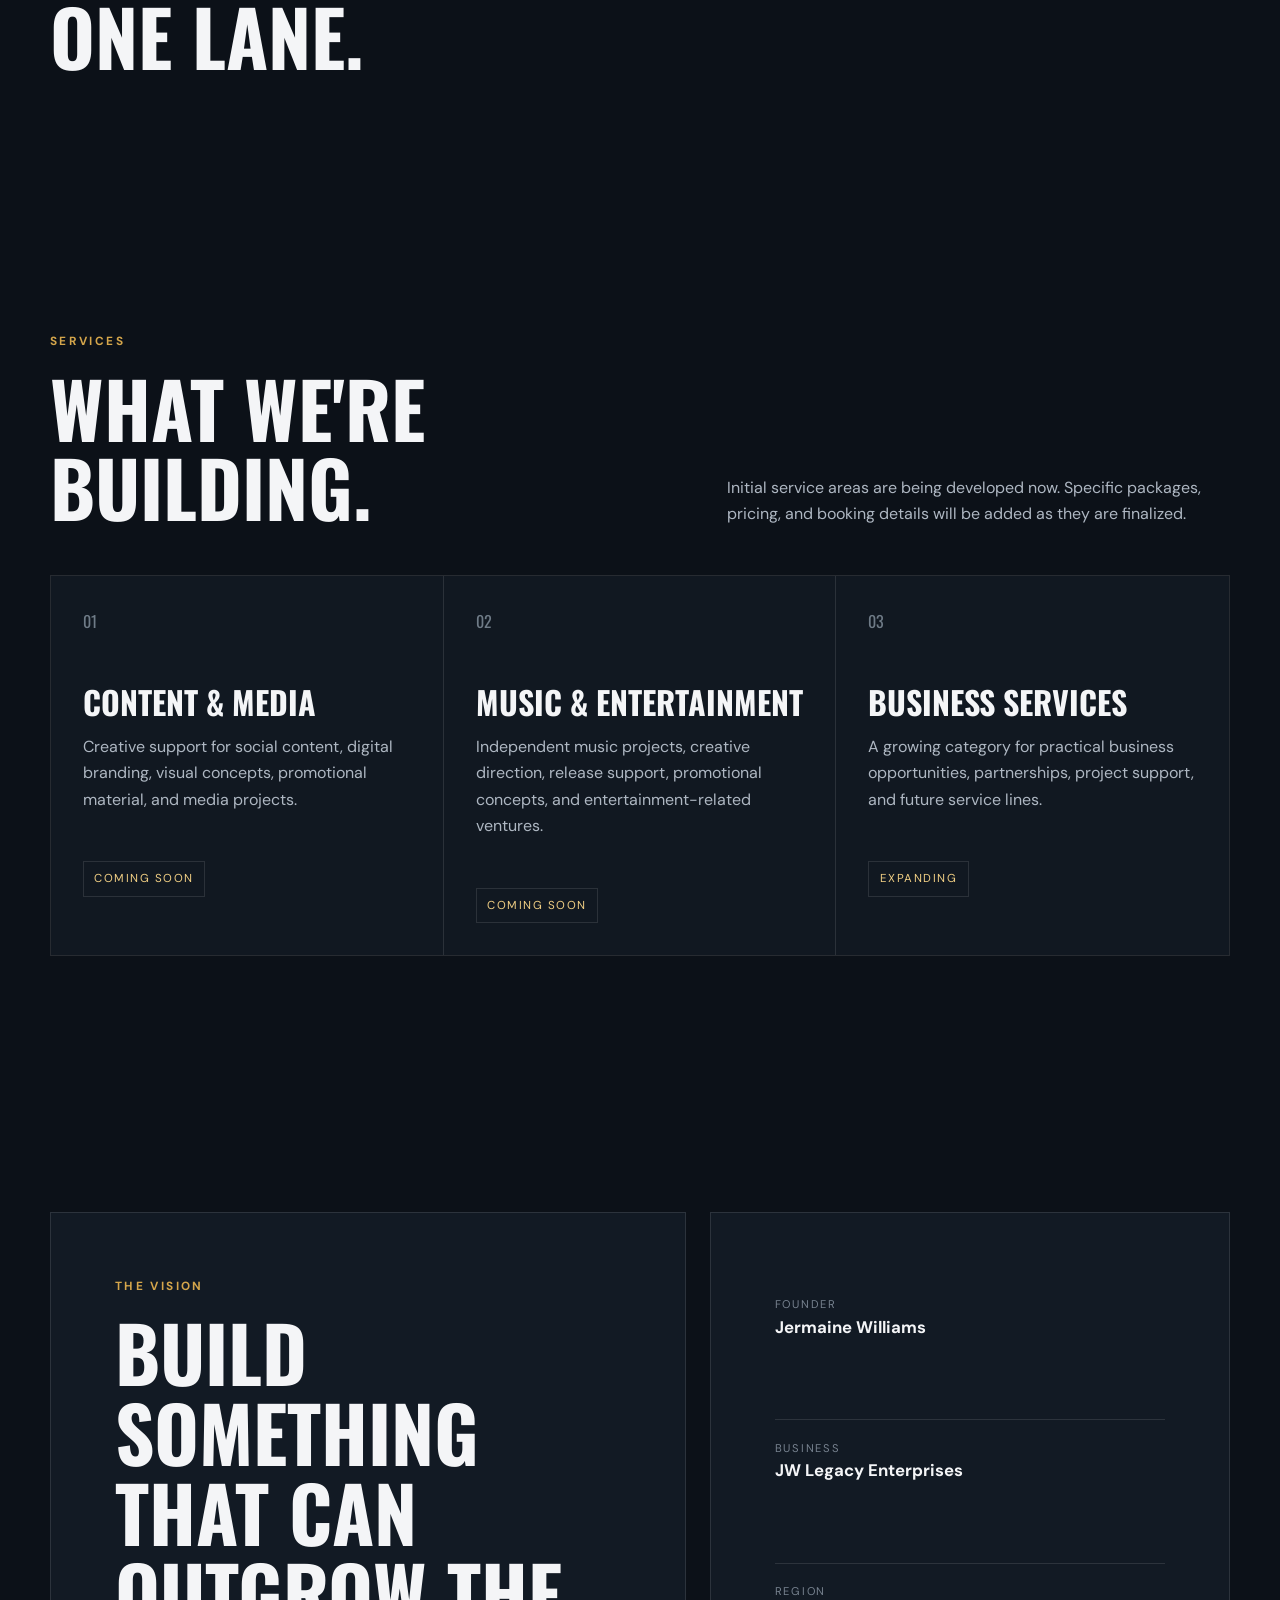
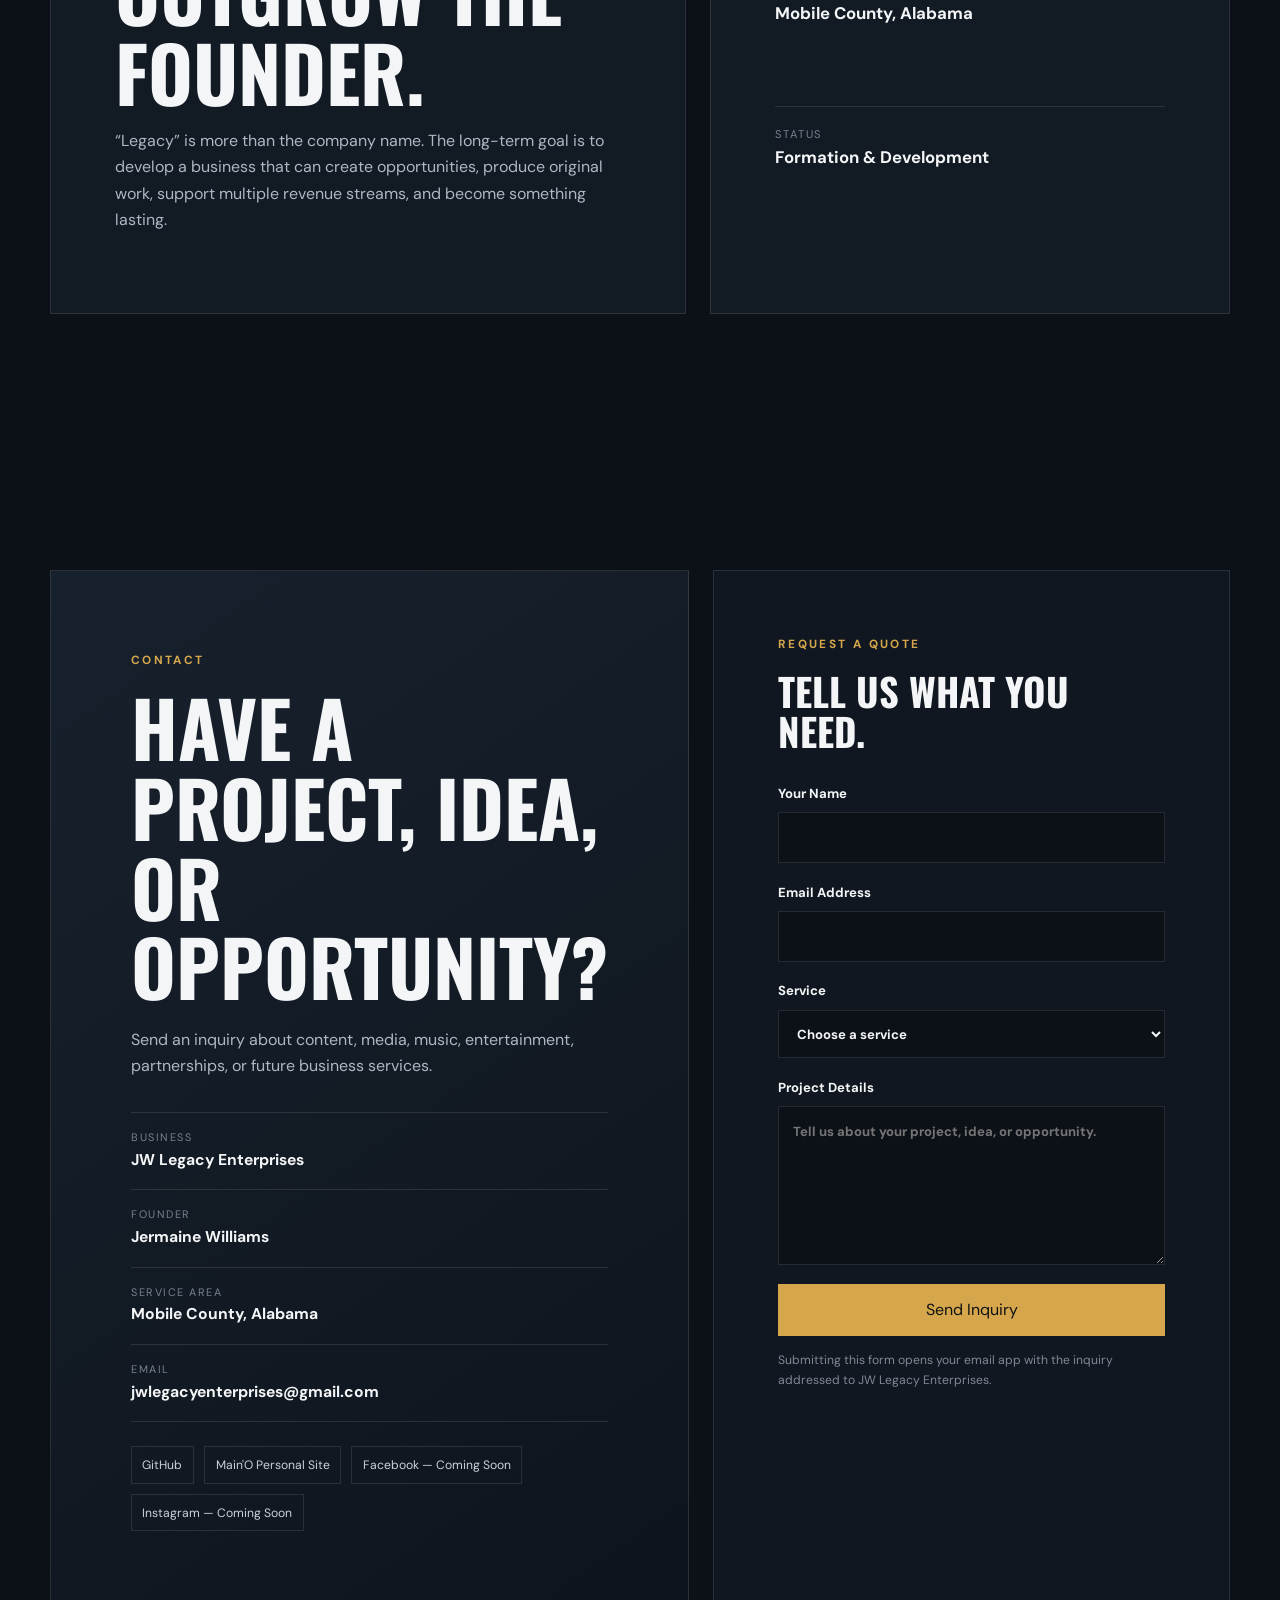
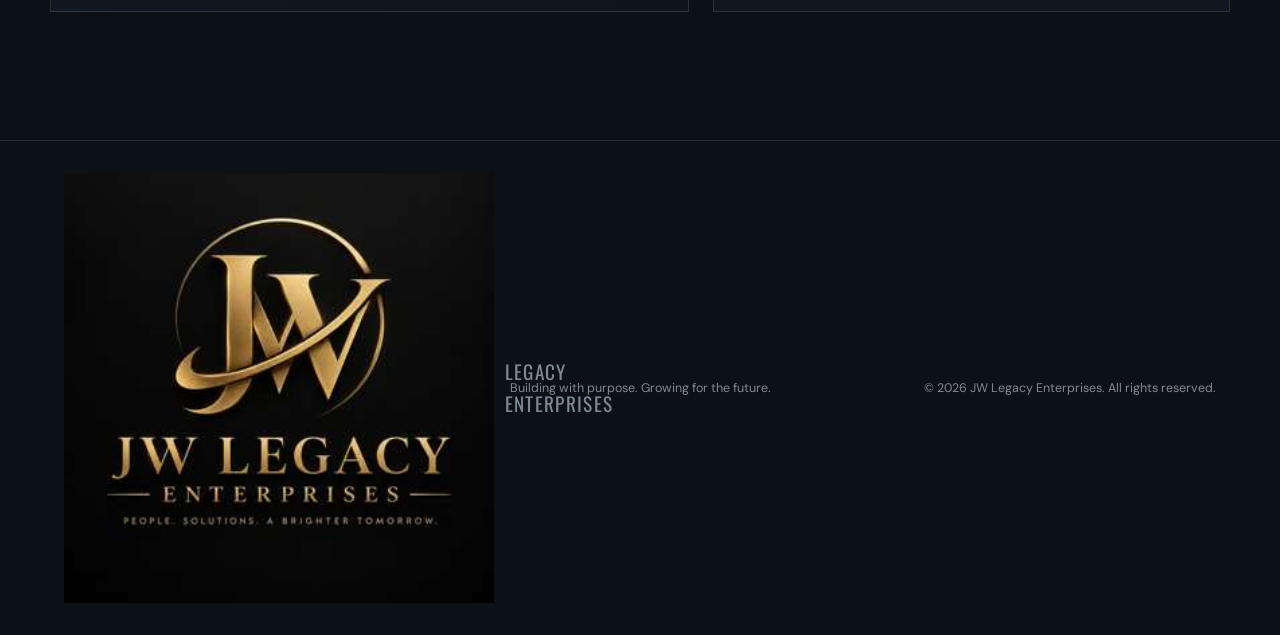
==== commit 2ca7b838: "Add JW Legacy logo to business website" ====
--- a/business/index.html
+++ b/business/index.html
@@ -15,7 +15,7 @@
 <body>
   <header class="site-header">
     <a class="brand" href="#top" aria-label="JW Legacy Enterprises home">
-      <span class="brand-mark">JW</span>
+      <img class="brand-logo" src="jw-legacy-logo.svg" alt="" aria-hidden="true" />
       <span>Legacy Enterprises</span>
     </a>
     <button class="menu-toggle" aria-expanded="false" aria-controls="nav">Menu</button>
@@ -40,9 +40,7 @@
         <div class="status"><span></span> Business development in progress</div>
       </div>
       <div class="hero-panel reveal">
-        <div class="monogram">JW</div>
-        <p>LEGACY</p>
-        <small>Built with purpose. Made to grow.</small>
+        <img class="hero-logo-image" src="jw-legacy-logo.svg" alt="JW Legacy Enterprises logo" />
       </div>
     </section>
 
@@ -151,7 +149,7 @@
   </main>
 
   <footer>
-    <div class="brand"><span class="brand-mark">JW</span><span>Legacy Enterprises</span></div>
+    <div class="brand"><img class="brand-logo" src="jw-legacy-logo.svg" alt="" aria-hidden="true" /><span>Legacy Enterprises</span></div>
     <p>Building with purpose. Growing for the future.</p>
     <p>© <span id="year"></span> JW Legacy Enterprises. All rights reserved.</p>
   </footer>
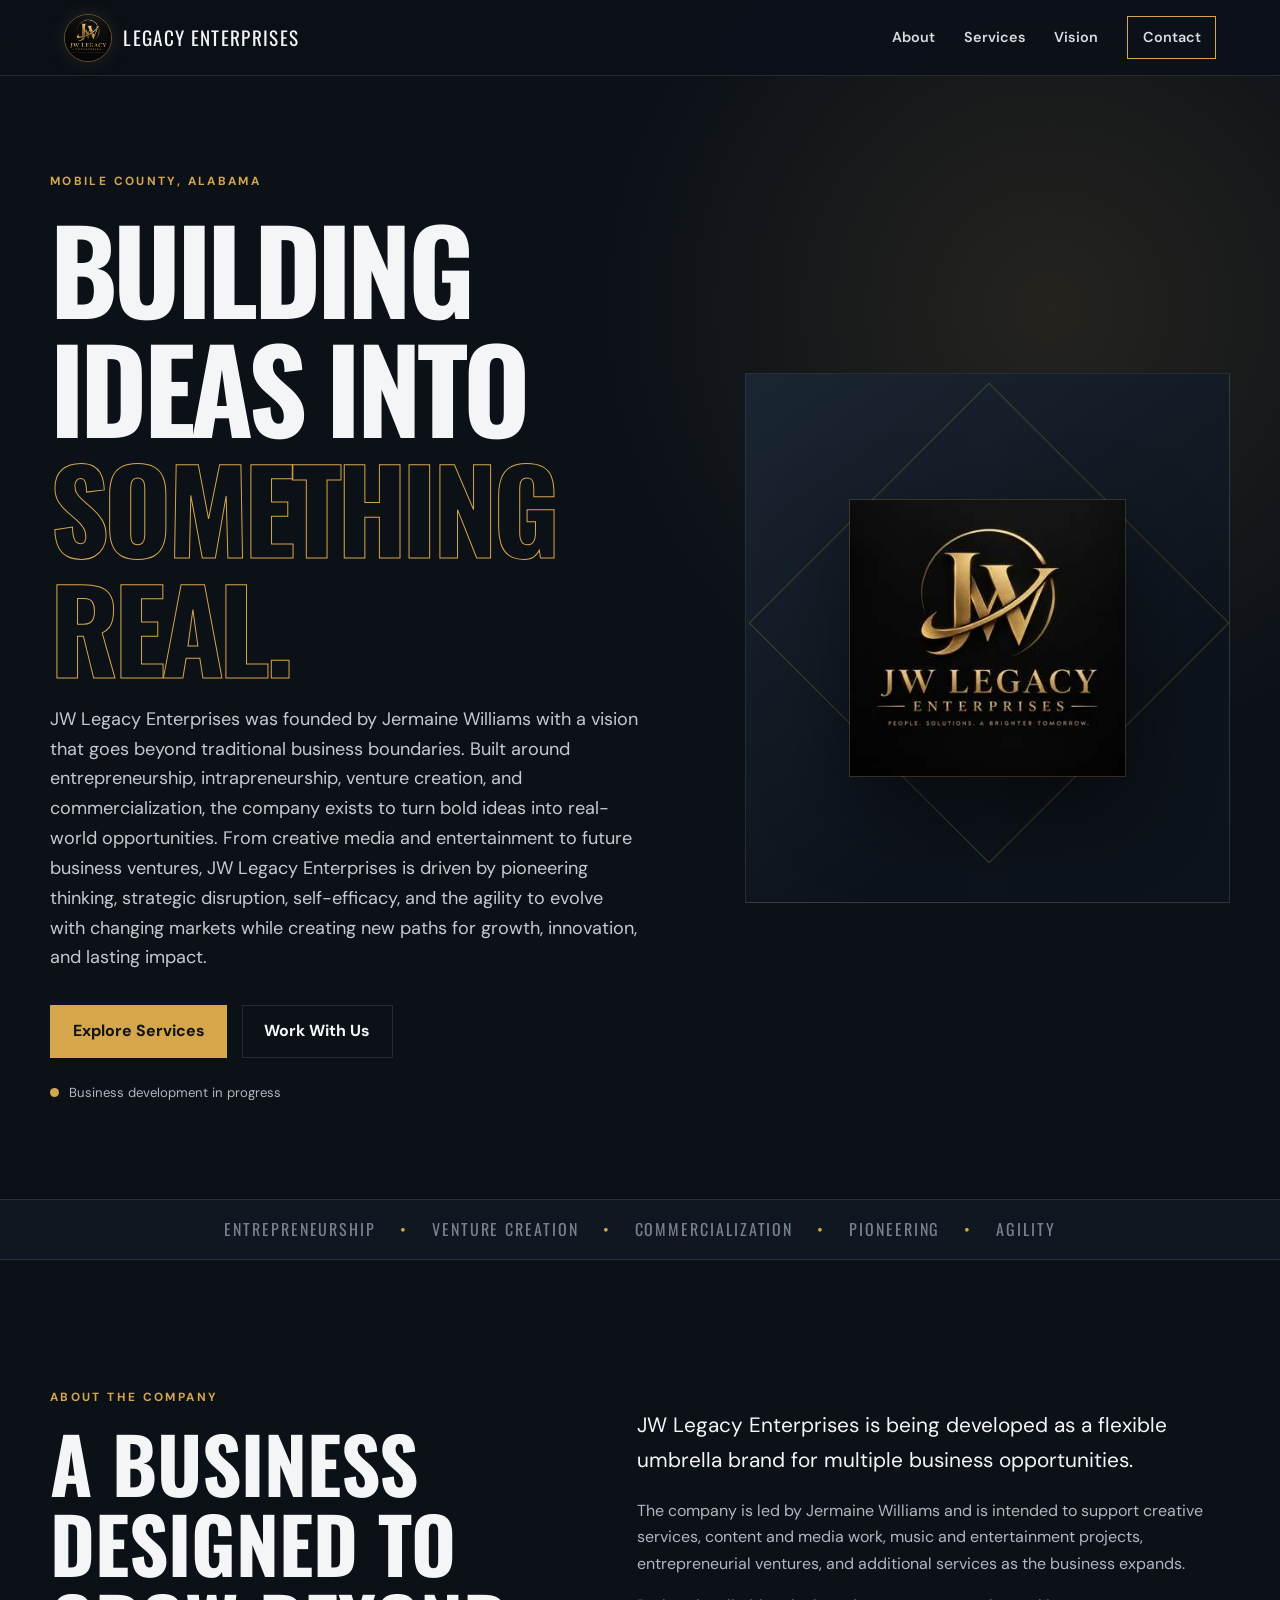
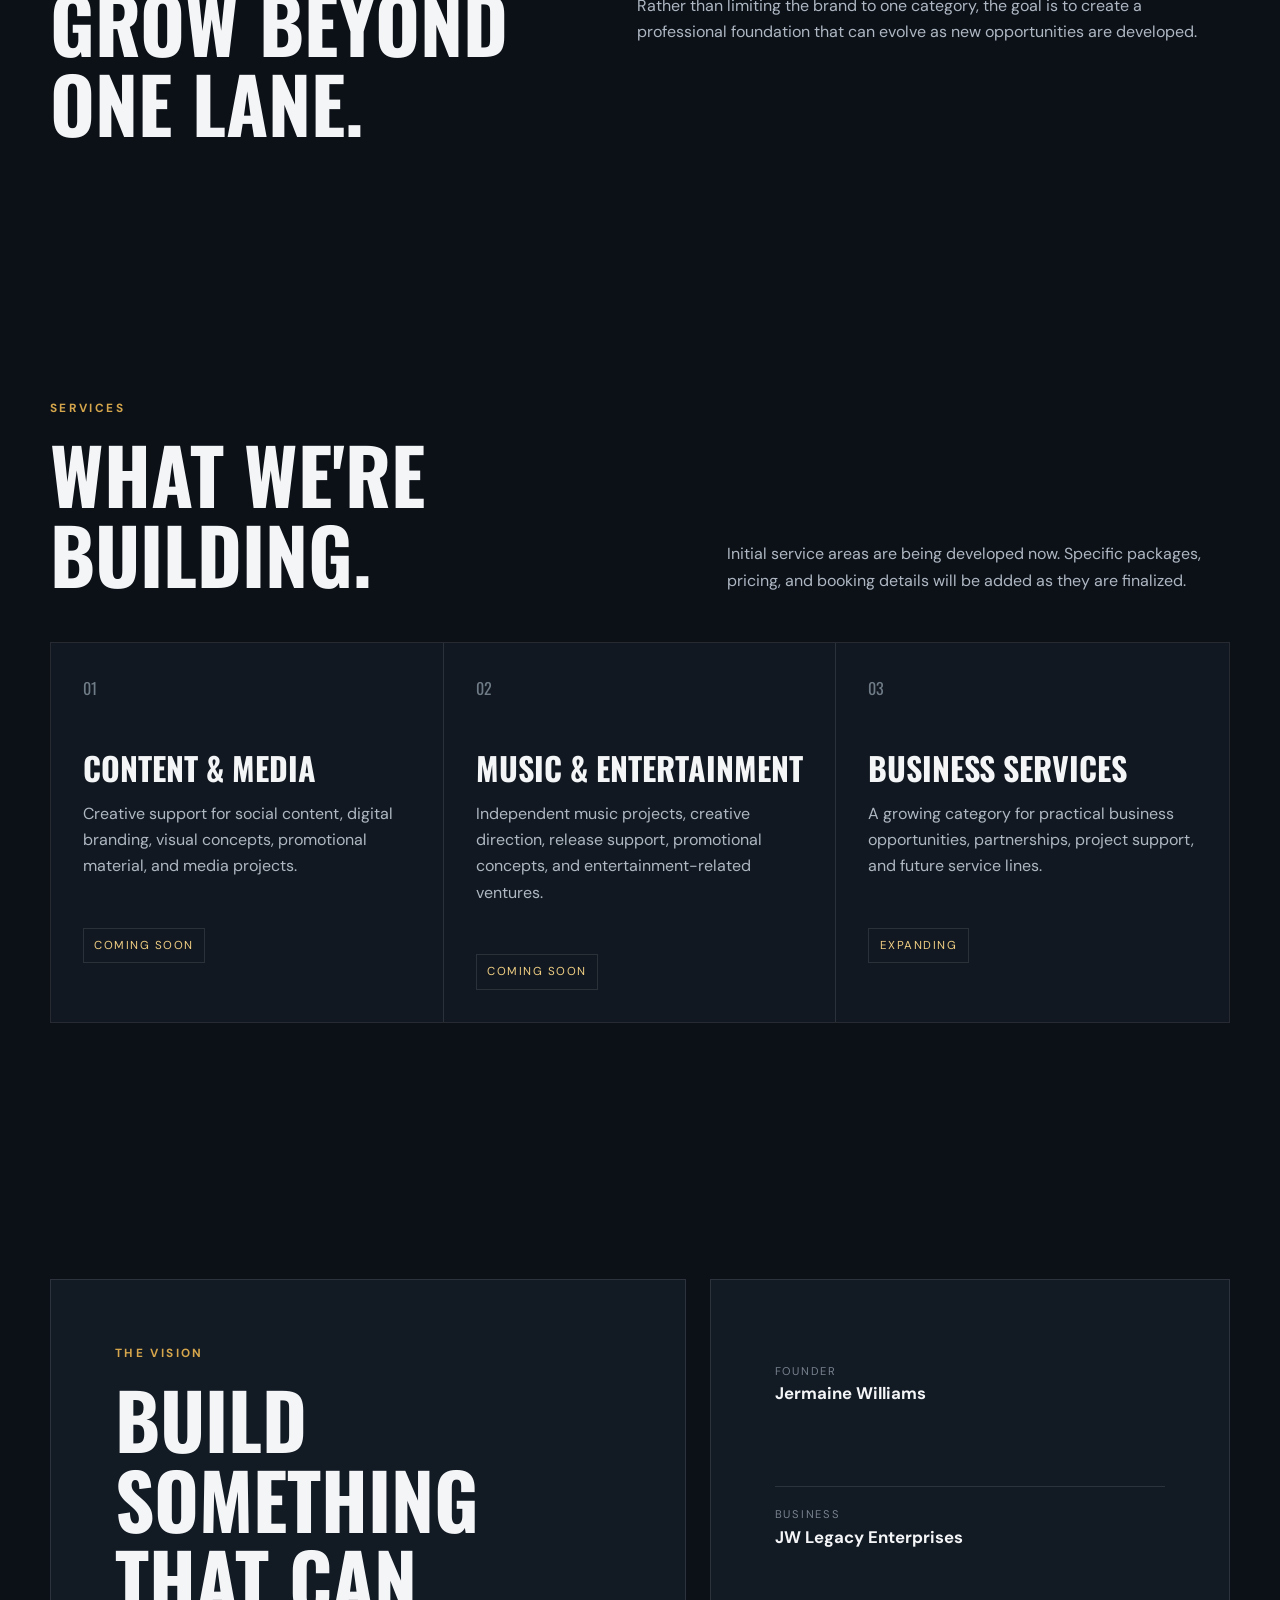
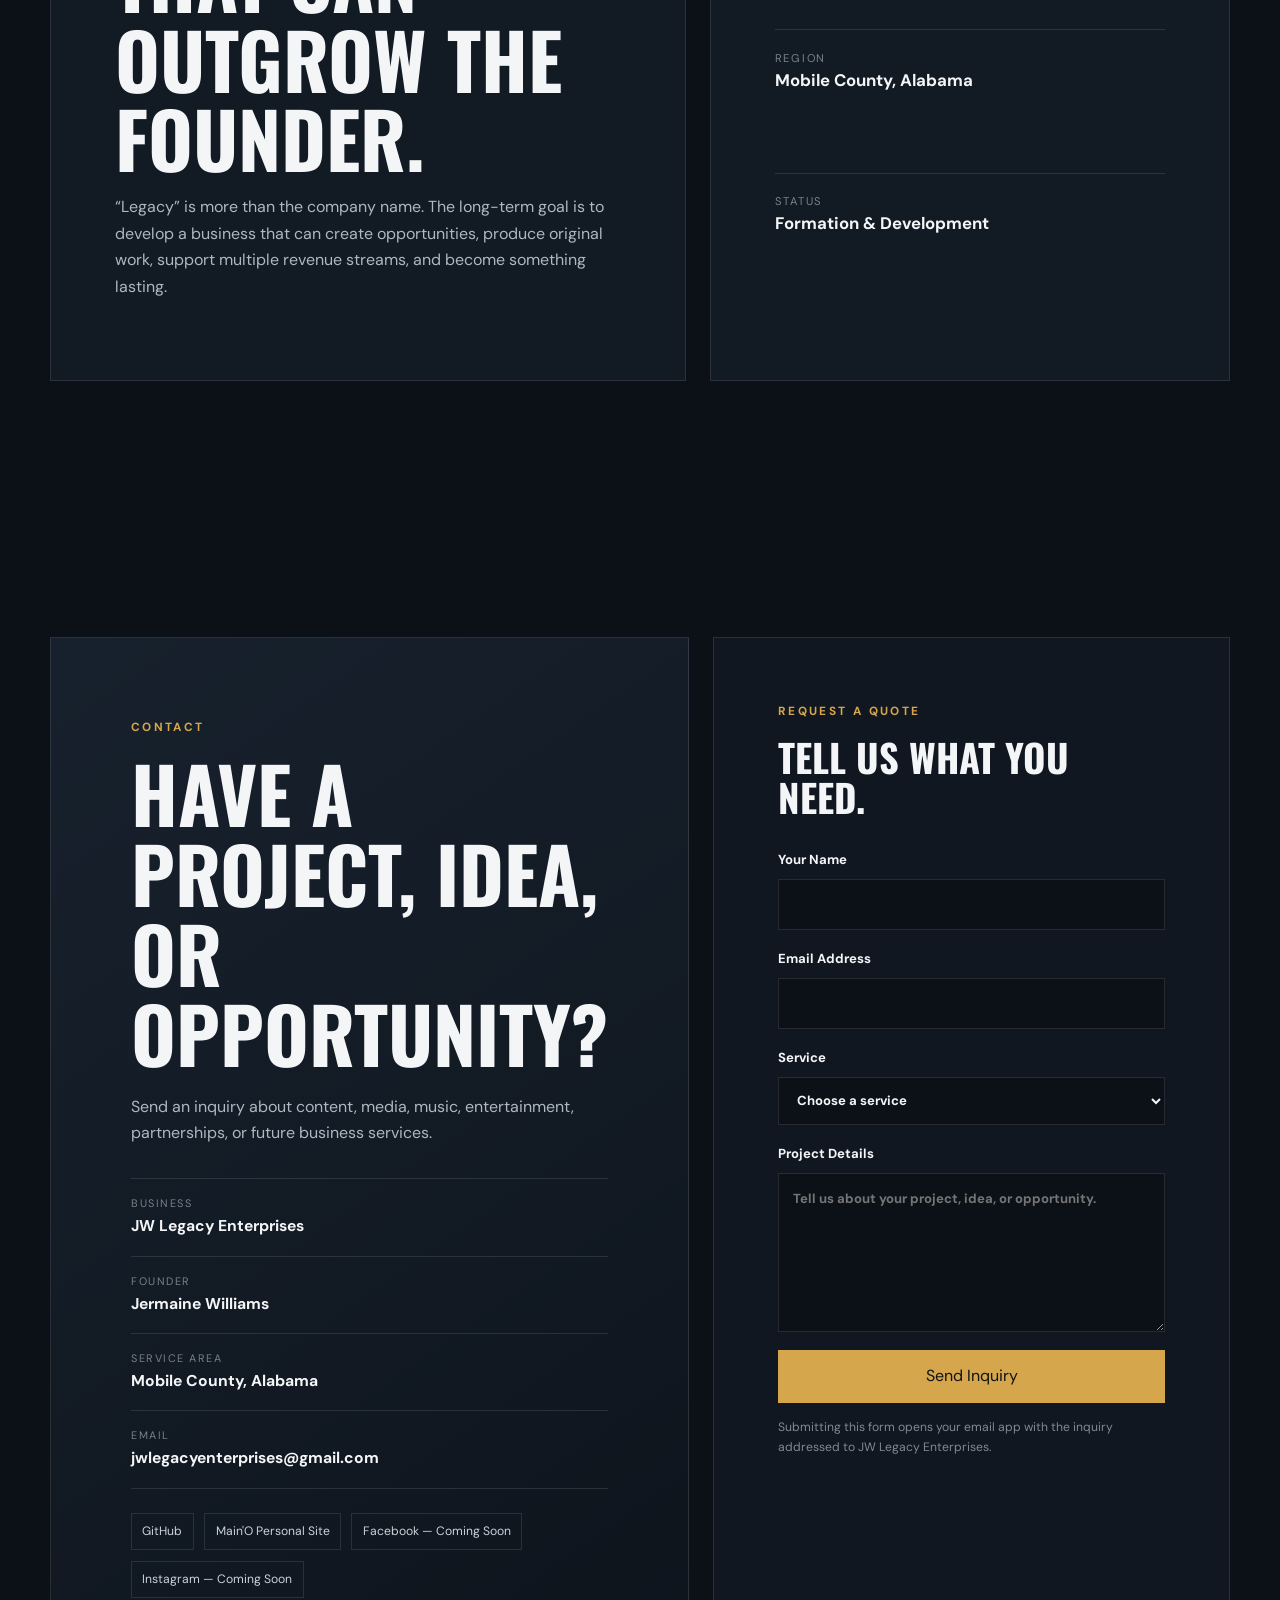
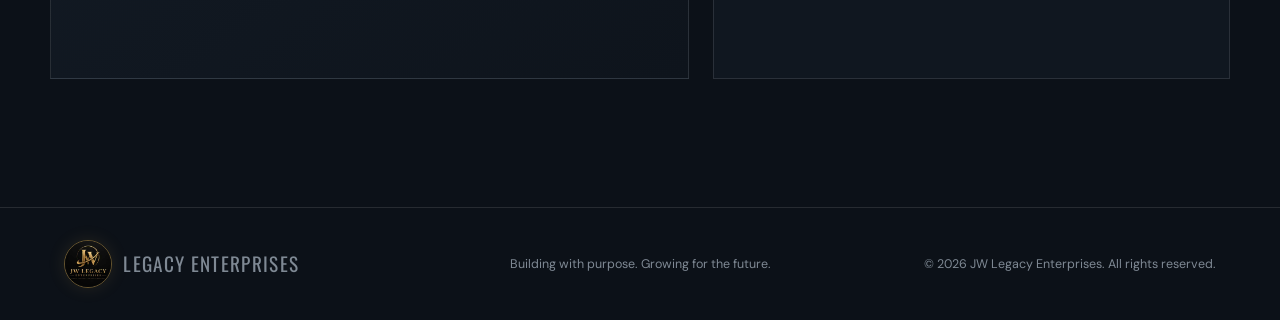
==== commit 0bf3fc6a: "Strengthen JW Legacy entrepreneurship and venture positioning" ====
--- a/business/index.html
+++ b/business/index.html
@@ -3,7 +3,7 @@
 <head>
   <meta charset="UTF-8" />
   <meta name="viewport" content="width=device-width, initial-scale=1.0" />
-  <meta name="description" content="JW Legacy Enterprises — a developing multi-service business led by Jermaine Williams in Mobile County, Alabama." />
+  <meta name="description" content="JW Legacy Enterprises is a multi-service company founded by Jermaine Williams, focused on entrepreneurship, venture creation, commercialization, creative media, entertainment, and emerging business opportunities." />
   <meta name="theme-color" content="#0c1118" />
   <title>JW Legacy Enterprises | Building Ideas Into Something Real</title>
   <link rel="preconnect" href="https://fonts.googleapis.com">
@@ -32,7 +32,7 @@
       <div class="hero-copy reveal">
         <p class="eyebrow">Mobile County, Alabama</p>
         <h1>Building ideas into <span>something real.</span></h1>
-        <p class="lead">JW Legacy Enterprises is a developing multi-service business founded by Jermaine Williams to bring creative, media, entertainment, and future business ventures under one professional brand.</p>
+        <p class="lead">JW Legacy Enterprises was founded by Jermaine Williams with a vision that goes beyond traditional business boundaries. Built around entrepreneurship, intrapreneurship, venture creation, and commercialization, the company exists to turn bold ideas into real-world opportunities. From creative media and entertainment to future business ventures, JW Legacy Enterprises is driven by pioneering thinking, strategic disruption, self-efficacy, and the agility to evolve with changing markets while creating new paths for growth, innovation, and lasting impact.</p>
         <div class="actions">
           <a class="btn primary" href="#services">Explore Services</a>
           <a class="btn secondary" href="#contact">Work With Us</a>
@@ -45,7 +45,7 @@
     </section>
 
     <section class="trust-strip">
-      <span>CREATIVE</span><i>•</i><span>MEDIA</span><i>•</i><span>ENTERTAINMENT</span><i>•</i><span>BUSINESS</span><i>•</i><span>GROWTH</span>
+      <span>ENTREPRENEURSHIP</span><i>•</i><span>VENTURE CREATION</span><i>•</i><span>COMMERCIALIZATION</span><i>•</i><span>PIONEERING</span><i>•</i><span>AGILITY</span>
     </section>
 
     <section class="split section" id="about">
--- a/business/styles.css
+++ b/business/styles.css
@@ -61,4 +61,8 @@
 .inquiry-form input:focus,.inquiry-form select:focus,.inquiry-form textarea:focus{border-color:var(--accent)}
 .inquiry-form textarea{resize:vertical}.form-submit{width:100%;cursor:pointer;font:inherit}
 .form-note{margin:.9rem 0 0;color:#7f8994;font-size:.76rem}
-@media(max-width:850px){.contact-layout{grid-template-columns:1fr}}+@media(max-width:850px){.contact-layout{grid-template-columns:1fr}}
+.brand-logo{width:48px;height:48px;object-fit:cover;border-radius:50%;border:1px solid rgba(213,166,75,.45);box-shadow:0 0 18px rgba(213,166,75,.12)}
+.hero-logo-image{position:relative;z-index:1;display:block;width:min(92%,520px);height:auto;margin:auto;border:1px solid rgba(213,166,75,.18);box-shadow:0 30px 80px rgba(0,0,0,.45)}
+.hero-panel{padding:clamp(1rem,3vw,2rem)}
+@media(max-width:850px){.brand-logo{width:42px;height:42px}.hero-logo-image{width:min(96%,430px)}}
